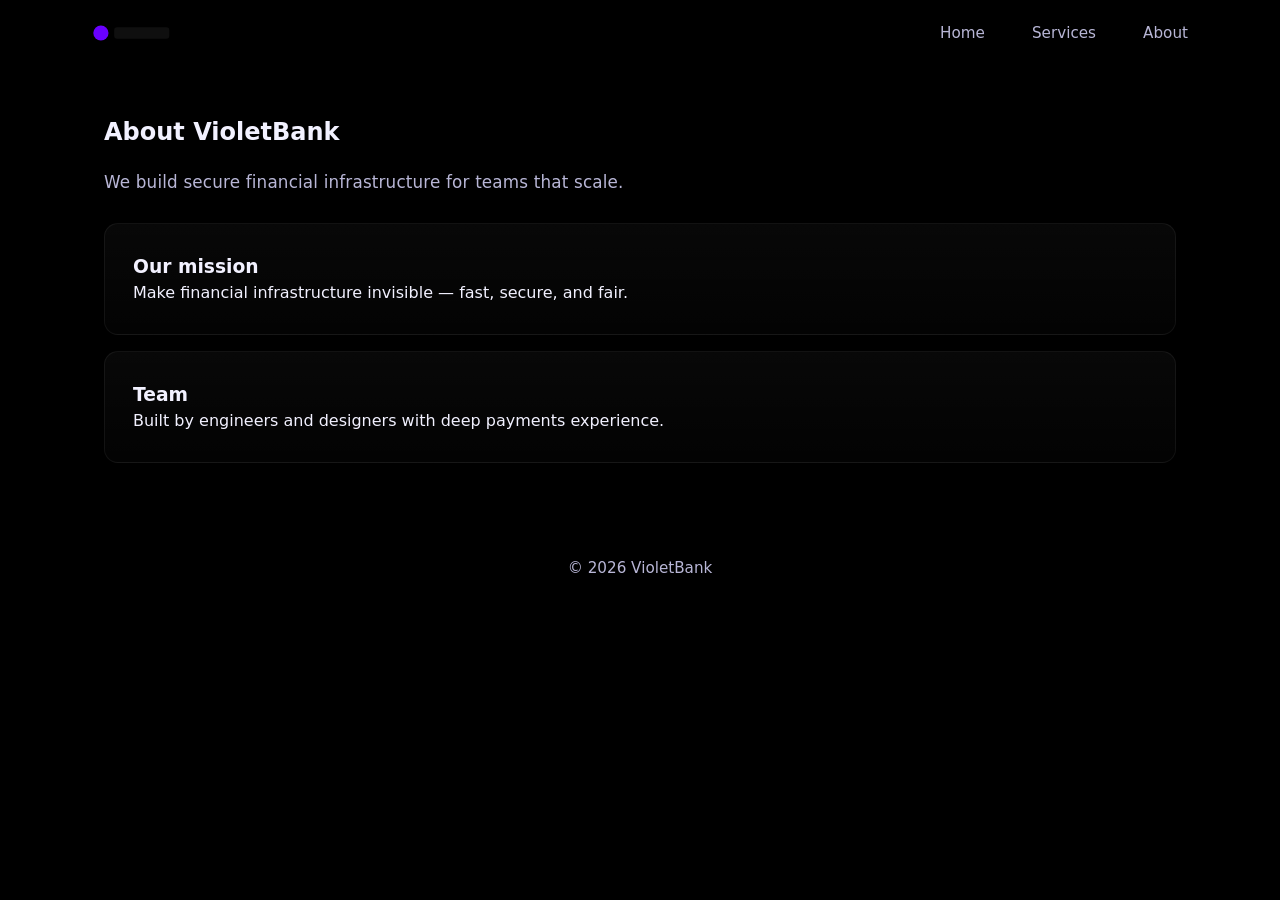
==== about.html @ 82e337f7 "Initial commit: fintech site with HTML, CSS, and JS Co-Authored-By: Claude Sonnet 4.6 <noreply@anthr" ====
<!doctype html>
<html lang="en">
<head>
  <meta charset="utf-8" />
  <meta name="viewport" content="width=device-width,initial-scale=1" />
  <title>VioletBank — About</title>
  <link rel="stylesheet" href="css/style.css">
</head>
<body>
  <header class="container header">
    <div class="logo nav-fade"><img src="assets/logo.svg" alt="logo" height="38"></div>
    <nav class="nav nav-fade">
      <a href="index.html">Home</a>
      <a href="services.html">Services</a>
      <a href="about.html">About</a>
    </nav>
  </header>

  <main class="container">
    <h2 class="fade-up">About VioletBank</h2>
    <p class="lead fade-up">We build secure financial infrastructure for teams that scale.</p>

    <section style="margin-top:28px">
      <div class="card fade-up">
        <h3>Our mission</h3>
        <p class="muted">Make financial infrastructure invisible — fast, secure, and fair.</p>
      </div>

      <div class="card fade-up" style="margin-top:16px">
        <h3>Team</h3>
        <p class="muted">Built by engineers and designers with deep payments experience.</p>
      </div>
    </section>
  </main>

  <footer class="container footer">
    © 2026 VioletBank
  </footer>
  <script src="js/main.js"></script>
</body>
</html>
---- css/style.css ----
:root{
  --bg:#000000;
  --surface:#0a0a0a;
  --text:#f2f1ff;
  --muted:#b8b6d6;
  --accent:#6A00FF;
  --accent-soft:rgba(106,0,255,0.14);
  --radius:14px;
  --gap:28px;
  --font-sans:"Inter", "Inter var", ui-sans-serif, system-ui, -apple-system, "Segoe UI", sans-serif;
  --fw-regular:400;
  --fw-medium:500;
  --fw-bold:700;
}
*{box-sizing:border-box}
html{scroll-behavior:smooth;font-size:16px;}
body{min-height:100%;margin:0;font-family:var(--font-sans);background:var(--bg);color:var(--text);-webkit-font-smoothing:antialiased;-moz-osx-font-smoothing:grayscale;line-height:1.55;}
img{max-width:100%;display:block}
.container{max-width:1120px;margin:0 auto;padding:48px 24px}
.header{display:flex;align-items:center;justify-content:space-between;padding:14px 0}
.logo{display:flex;align-items:center;gap:12px}
.nav a{color:var(--muted);text-decoration:none;margin-left:18px;padding:8px 12px;border-radius:12px;font-size:0.95rem;font-weight:var(--fw-medium);transition:color .24s ease, background .24s ease}
.nav a:hover{color:var(--text);background:rgba(106,0,255,0.08)}
.hero{display:grid;grid-template-columns:1fr 420px;gap:46px;align-items:center;padding:100px 0}
.hero h1{font-size:clamp(3rem,4vw,4.4rem);line-height:0.96;margin:0;font-weight:900;letter-spacing:-0.04em;color:var(--text);max-width:11ch}
.lead{color:var(--muted);margin-top:18px;font-size:1.05rem;max-width:620px;letter-spacing:0.01em;}
.cta{display:inline-block;margin-top:28px;padding:16px 24px;background:linear-gradient(90deg,var(--accent),#9a3bff);color:#fff;border-radius:999px;text-decoration:none;font-weight:var(--fw-bold);box-shadow:0 18px 40px rgba(106,0,255,0.18);transition:transform .22s ease, filter .22s ease}
.cta:hover{transform:translateY(-3px);filter:brightness(1.05)}
.card{background:linear-gradient(180deg, rgba(255,255,255,0.03), rgba(255,255,255,0.01));backdrop-filter:blur(18px);border:1px solid rgba(255,255,255,0.06);padding:28px;border-radius:var(--radius)}
.features{display:grid;grid-template-columns:repeat(3, minmax(0,1fr));gap:20px;margin-top:42px}
.feature h3{margin:0 0 10px 0;font-size:1.15rem;font-weight:var(--fw-bold);letter-spacing:-0.03em}
.feature p{margin:0;color:var(--muted);font-size:0.98rem;line-height:1.75}
.section-title{font-size:2rem;font-weight:900;margin:0 0 14px 0;letter-spacing:-0.04em}
.footer{padding:46px 0;color:var(--muted);text-align:center;font-size:0.95rem}
a{color:inherit}
h1,h2,h3,h4,h5,h6{margin:0;font-family:var(--font-sans);font-weight:900}
p{margin:0}
/* animations */
.fade-up{opacity:0;transform:translateY(18px);transition:opacity .72s ease, transform .72s ease}
.fade-up.show{opacity:1;transform:translateY(0)}
.nav-fade{opacity:0;transform:translateY(-10px);transition:opacity .52s ease, transform .52s ease}
.nav-fade.show{opacity:1;transform:translateY(0)}
/* responsive */
@media (max-width:900px){.hero{grid-template-columns:1fr;}.features{grid-template-columns:1fr}.container{padding:38px 20px}.hero{padding:72px 0}}
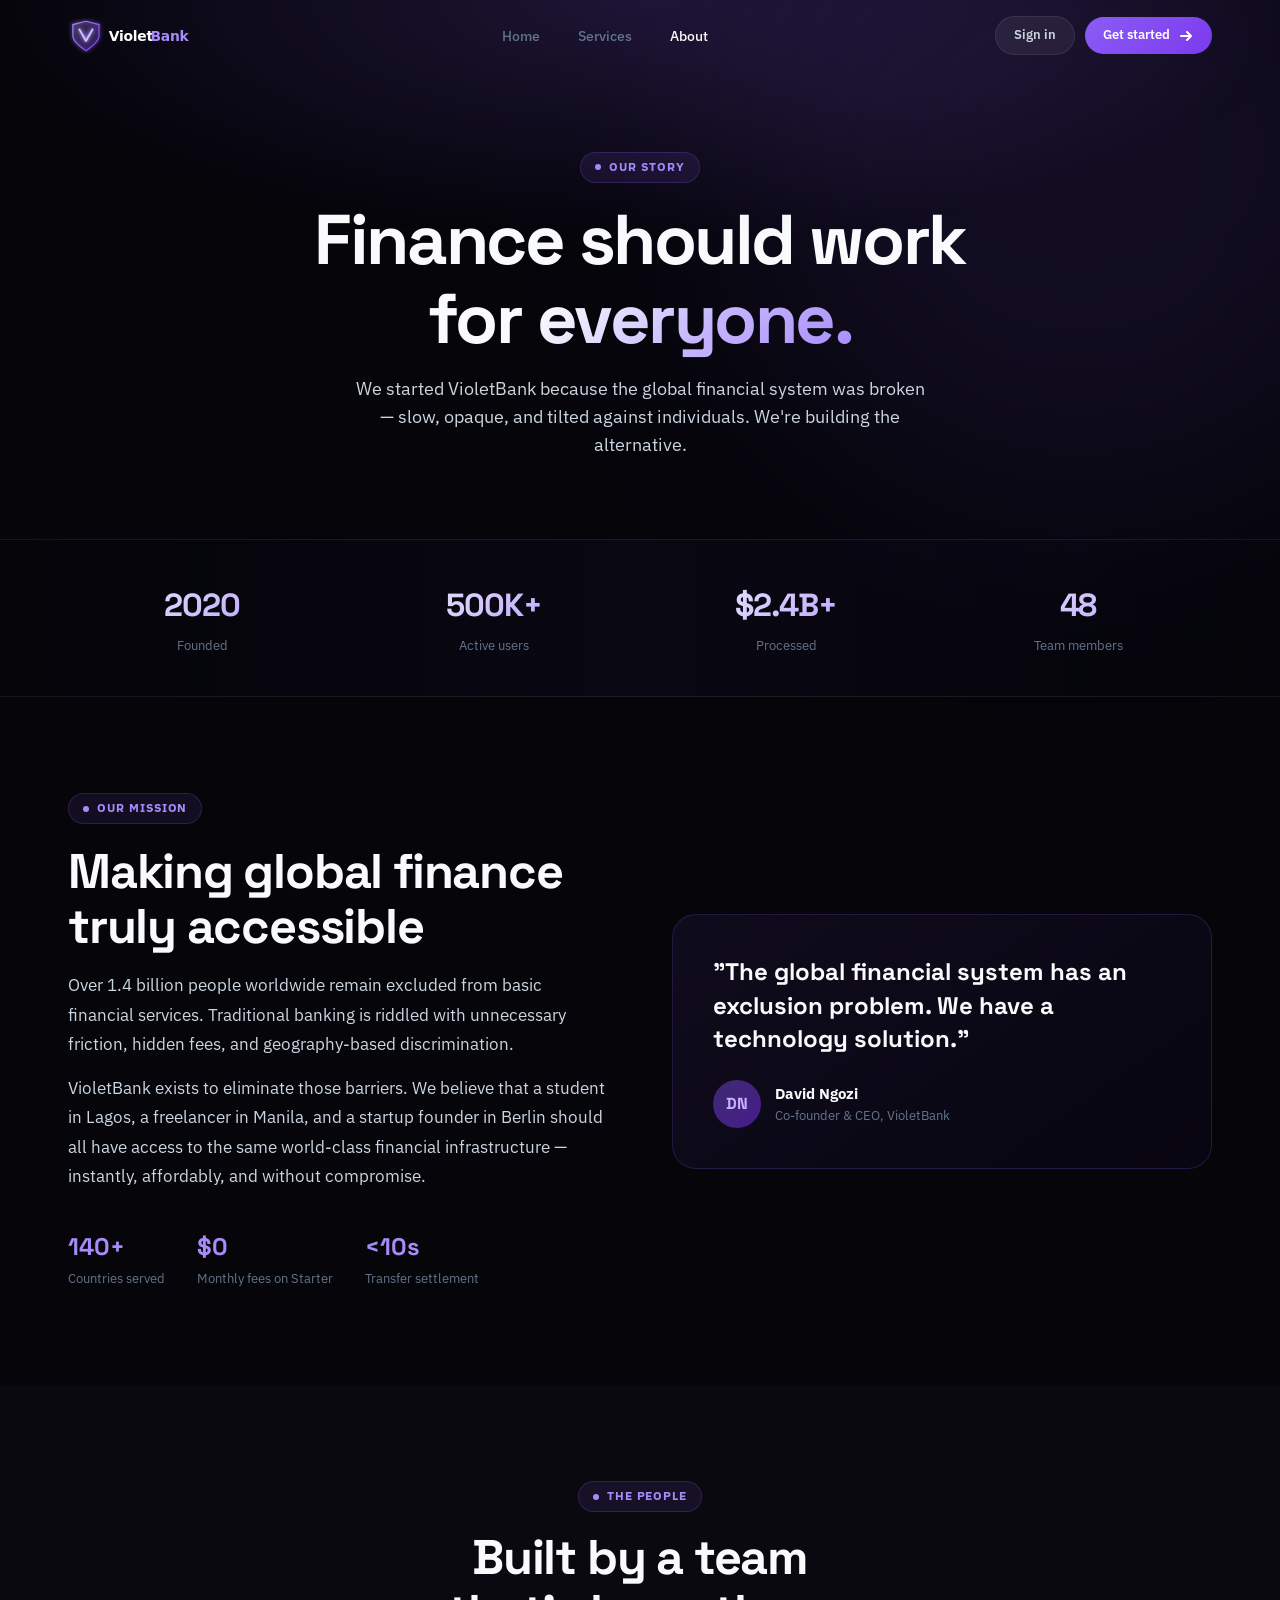
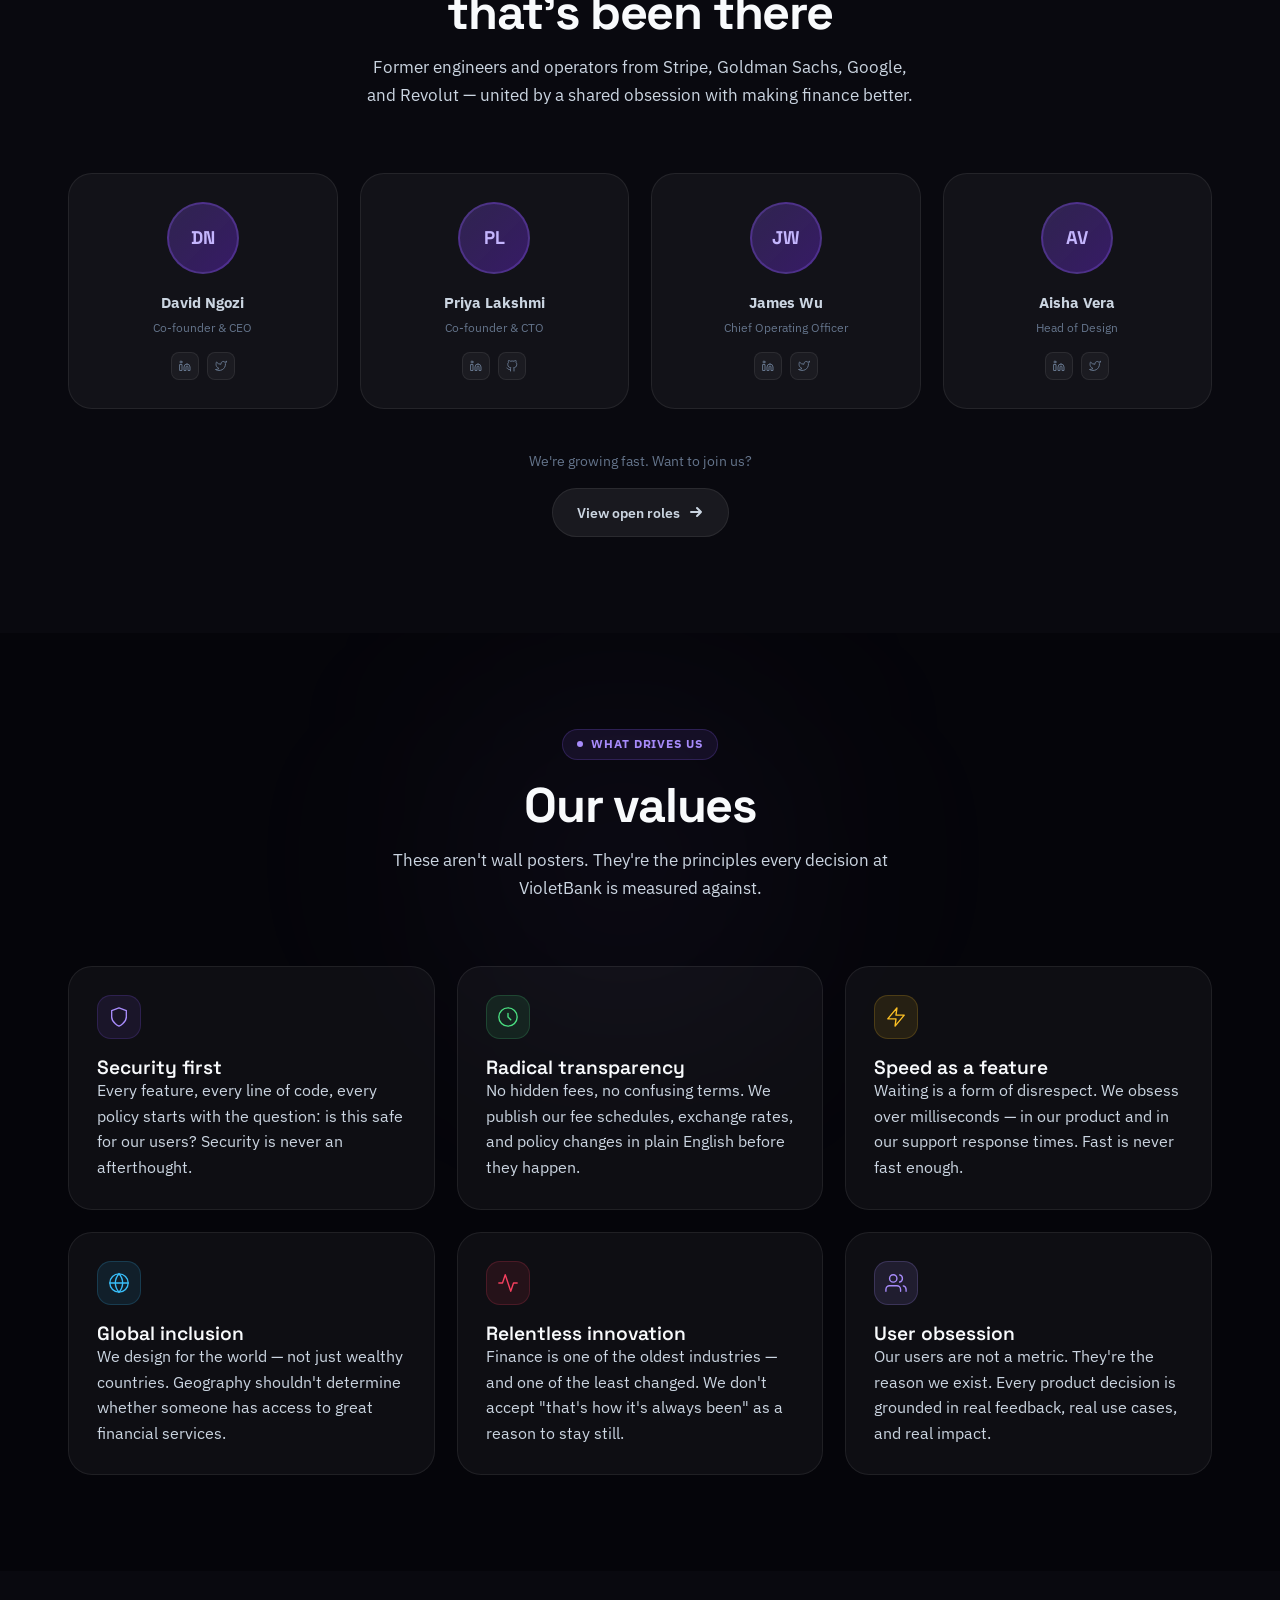
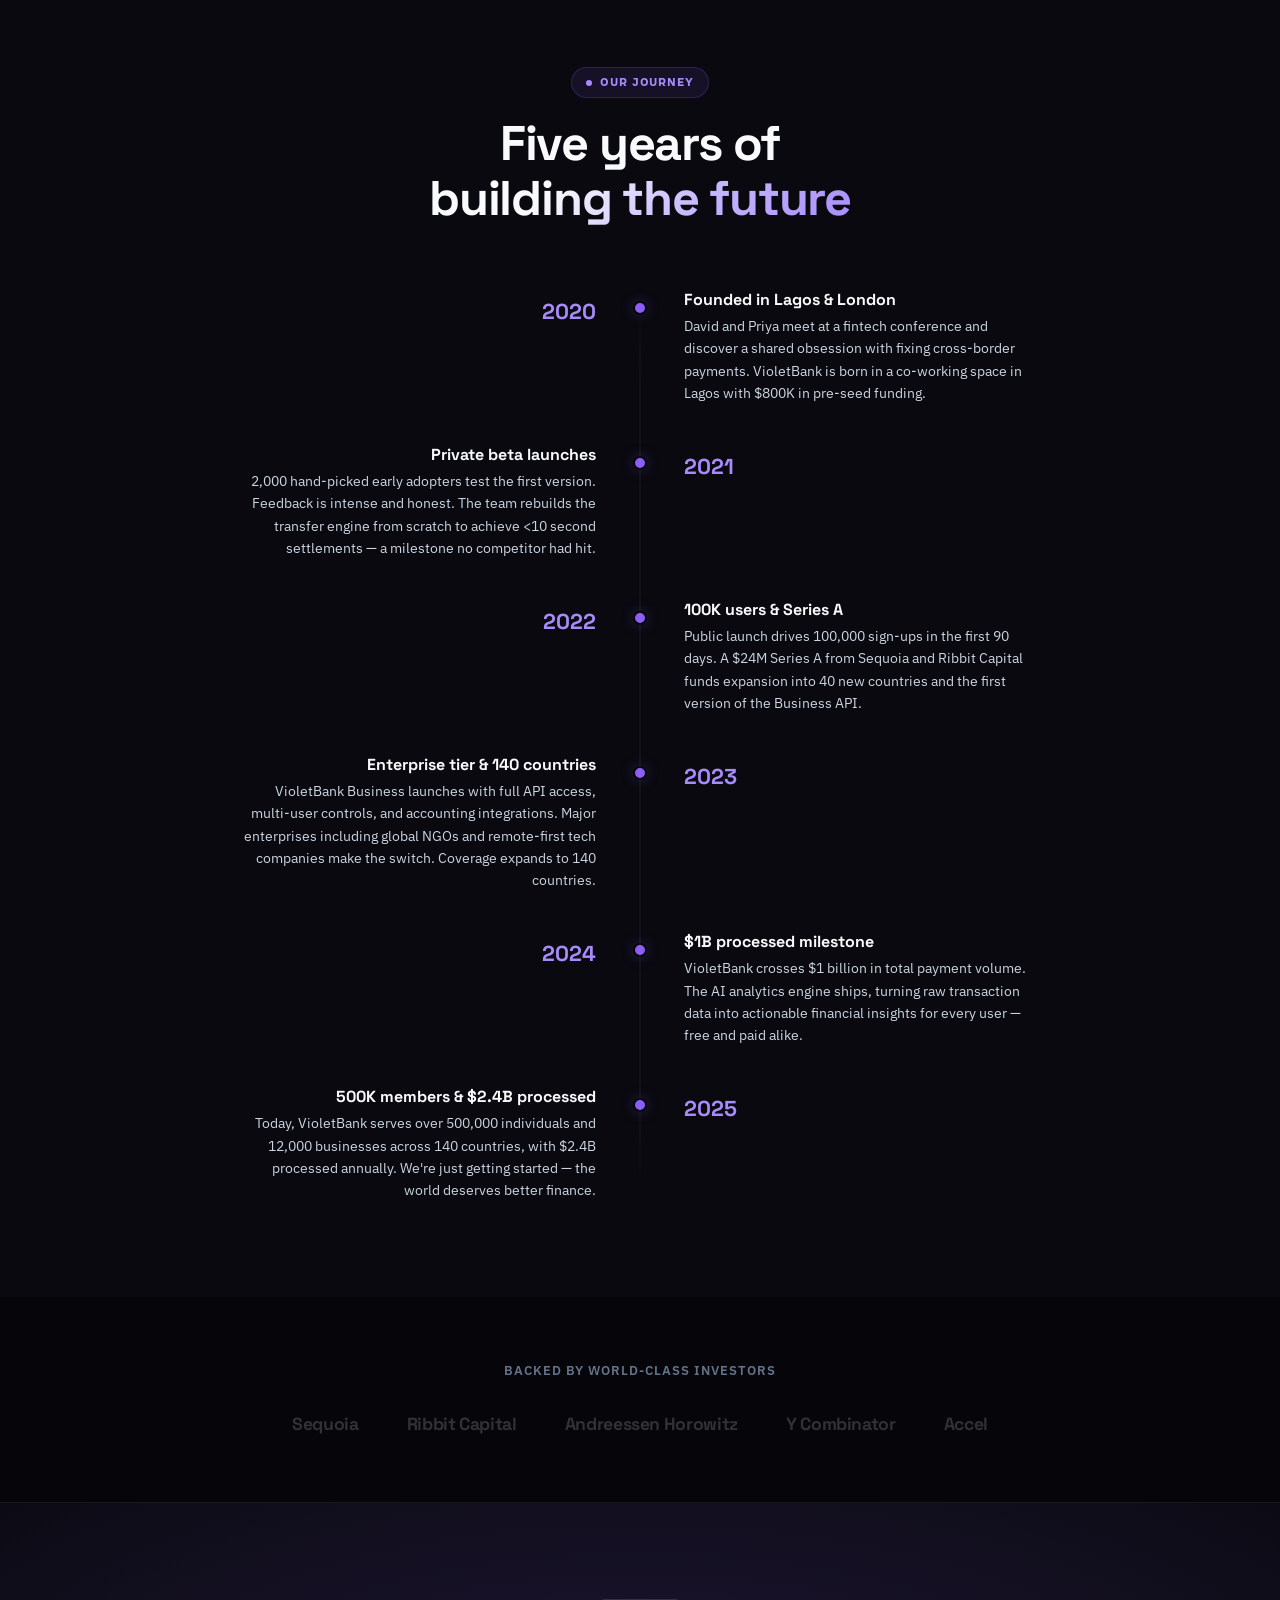
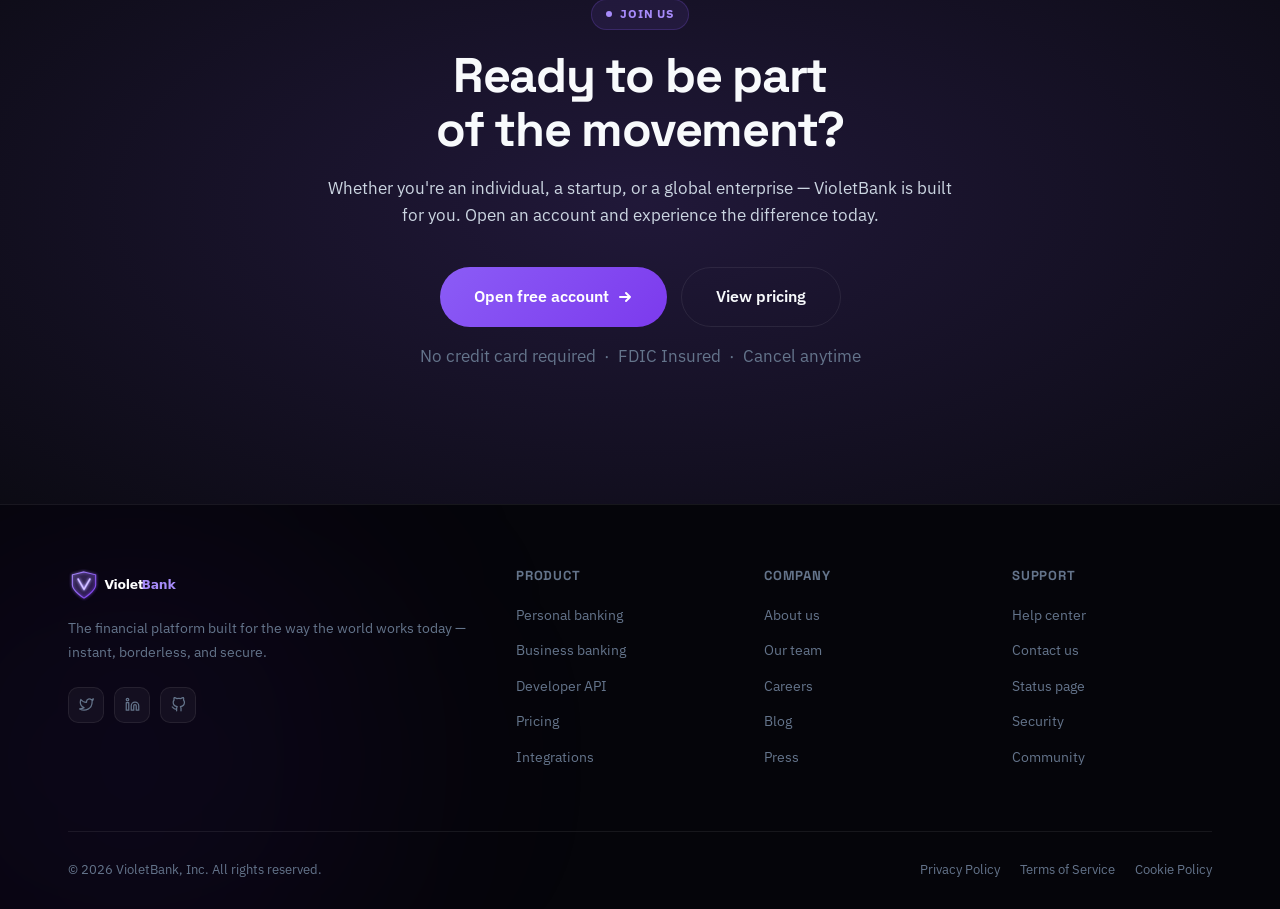
==== commit 244e40e3: "Complete redesign: 3-page fintech site with sign-in page - Full redesign of index.html, services.htm" ====
--- a/about.html
+++ b/about.html
@@ -2,40 +2,430 @@
 <html lang="en">
 <head>
   <meta charset="utf-8" />
-  <meta name="viewport" content="width=device-width,initial-scale=1" />
-  <title>VioletBank — About</title>
-  <link rel="stylesheet" href="css/style.css">
+  <meta name="viewport" content="width=device-width, initial-scale=1" />
+  <title>VioletBank — About Us</title>
+  <meta name="description" content="Learn the story behind VioletBank — our mission, team, and commitment to making global finance accessible to everyone." />
+  <link rel="preconnect" href="https://fonts.googleapis.com" />
+  <link rel="preconnect" href="https://fonts.gstatic.com" crossorigin />
+  <link rel="stylesheet" href="css/style.css" />
 </head>
 <body>
-  <header class="container header">
-    <div class="logo nav-fade"><img src="assets/logo.svg" alt="logo" height="38"></div>
-    <nav class="nav nav-fade">
-      <a href="index.html">Home</a>
-      <a href="services.html">Services</a>
-      <a href="about.html">About</a>
-    </nav>
-  </header>
-
-  <main class="container">
-    <h2 class="fade-up">About VioletBank</h2>
-    <p class="lead fade-up">We build secure financial infrastructure for teams that scale.</p>
-
-    <section style="margin-top:28px">
-      <div class="card fade-up">
-        <h3>Our mission</h3>
-        <p class="muted">Make financial infrastructure invisible — fast, secure, and fair.</p>
-      </div>
-
-      <div class="card fade-up" style="margin-top:16px">
-        <h3>Team</h3>
-        <p class="muted">Built by engineers and designers with deep payments experience.</p>
-      </div>
-    </section>
-  </main>
-
-  <footer class="container footer">
-    © 2026 VioletBank
-  </footer>
-  <script src="js/main.js"></script>
+
+<div class="blobs" aria-hidden="true">
+  <div class="blob blob-1"></div>
+  <div class="blob blob-2"></div>
+  <div class="blob blob-3"></div>
+</div>
+
+<!-- ─── Navigation ─── -->
+<nav class="nav scrolled" role="navigation" aria-label="Main navigation">
+  <div class="container nav-inner">
+    <a href="index.html" class="nav-logo" aria-label="VioletBank home">
+      <img src="assets/logo.svg" alt="VioletBank" height="36" style="display:block;">
+    </a>
+    <ul class="nav-links" role="list">
+      <li><a href="index.html">Home</a></li>
+      <li><a href="services.html">Services</a></li>
+      <li><a href="about.html" class="active">About</a></li>
+    </ul>
+    <div class="nav-actions">
+      <a href="signin.html" class="btn btn-ghost btn-sm">Sign in</a>
+      <a href="services.html" class="btn btn-primary btn-sm">Get started
+        <svg viewBox="0 0 16 16" fill="none" stroke="currentColor" stroke-width="2" stroke-linecap="round" stroke-linejoin="round"><path d="M3 8h10M9 4l4 4-4 4"/></svg>
+      </a>
+    </div>
+    <button class="hamburger" aria-label="Open menu"><span></span><span></span><span></span></button>
+  </div>
+</nav>
+<div class="mobile-nav" role="dialog" aria-label="Mobile navigation">
+  <a href="index.html">Home</a>
+  <a href="services.html">Services</a>
+  <a href="about.html">About</a>
+  <a href="services.html" class="btn btn-primary btn-lg" style="margin-top:12px;">Get started</a>
+</div>
+
+<!-- ═══════════════════════════════════════
+     PAGE HERO
+     ═══════════════════════════════════════ -->
+<section class="page-hero" aria-labelledby="about-heading">
+  <div class="page-hero-bg" aria-hidden="true"></div>
+  <div class="container">
+    <div class="section-label reveal" style="margin-inline:auto; display:inline-flex;">Our story</div>
+    <h1 id="about-heading" class="reveal d1">
+      Finance should work<br>
+      <span class="g-text">for everyone.</span>
+    </h1>
+    <p class="reveal d2">We started VioletBank because the global financial system was broken — slow, opaque, and tilted against individuals. We're building the alternative.</p>
+  </div>
+</section>
+
+<!-- ═══════════════════════════════════════
+     IMPACT NUMBERS
+     ═══════════════════════════════════════ -->
+<div class="stats-strip">
+  <div class="container">
+    <div class="impact-grid">
+      <div class="impact-item reveal d1">
+        <span class="impact-num" data-target="2020" data-suffix="">0</span>
+        <p class="impact-label">Founded</p>
+      </div>
+      <div class="impact-item reveal d2">
+        <span class="impact-num" data-target="500" data-suffix="K+">0</span>
+        <p class="impact-label">Active users</p>
+      </div>
+      <div class="impact-item reveal d3">
+        <span class="impact-num" data-target="2.4" data-suffix="B+" data-prefix="$" data-dec="1">$0</span>
+        <p class="impact-label">Processed</p>
+      </div>
+      <div class="impact-item reveal d4">
+        <span class="impact-num" data-target="48" data-suffix="">0</span>
+        <p class="impact-label">Team members</p>
+      </div>
+    </div>
+  </div>
+</div>
+
+<!-- ═══════════════════════════════════════
+     MISSION
+     ═══════════════════════════════════════ -->
+<section class="section" aria-labelledby="mission-heading">
+  <div class="container">
+    <div style="display:grid; grid-template-columns:1fr 1fr; gap:64px; align-items:center;">
+
+      <div class="reveal-left">
+        <div class="section-label" style="margin-bottom:20px;">Our mission</div>
+        <h2 id="mission-heading">Making global finance<br>truly accessible</h2>
+        <p style="margin-top:18px; font-size:1.05rem; line-height:1.76;">
+          Over 1.4 billion people worldwide remain excluded from basic financial services. Traditional banking is riddled with unnecessary friction, hidden fees, and geography-based discrimination.
+        </p>
+        <p style="margin-top:14px; font-size:1.05rem; line-height:1.76;">
+          VioletBank exists to eliminate those barriers. We believe that a student in Lagos, a freelancer in Manila, and a startup founder in Berlin should all have access to the same world-class financial infrastructure — instantly, affordably, and without compromise.
+        </p>
+        <div style="display:flex; gap:32px; margin-top:36px; flex-wrap:wrap;">
+          <div>
+            <div style="font-family:var(--font-d); font-size:1.5rem; font-weight:800; color:var(--purple-l);">140+</div>
+            <div style="font-size:0.82rem; color:var(--text-m); margin-top:2px;">Countries served</div>
+          </div>
+          <div>
+            <div style="font-family:var(--font-d); font-size:1.5rem; font-weight:800; color:var(--purple-l);">$0</div>
+            <div style="font-size:0.82rem; color:var(--text-m); margin-top:2px;">Monthly fees on Starter</div>
+          </div>
+          <div>
+            <div style="font-family:var(--font-d); font-size:1.5rem; font-weight:800; color:var(--purple-l);">&lt;10s</div>
+            <div style="font-size:0.82rem; color:var(--text-m); margin-top:2px;">Transfer settlement</div>
+          </div>
+        </div>
+      </div>
+
+      <div class="reveal-right">
+        <div class="card" style="padding:40px; background: linear-gradient(145deg, rgba(139,92,246,0.08), rgba(109,40,217,0.04)); border-color:rgba(139,92,246,0.2);">
+          <div style="font-family:var(--font-d); font-size:1.5rem; font-weight:700; line-height:1.4; margin-bottom:24px; color:var(--text);">
+            "The global financial system has an exclusion problem. We have a technology solution."
+          </div>
+          <div style="display:flex; align-items:center; gap:14px;">
+            <div style="width:48px; height:48px; border-radius:50%; background:linear-gradient(135deg,rgba(139,92,246,0.4),rgba(109,40,217,0.6)); display:flex; align-items:center; justify-content:center; font-family:var(--font-d); font-weight:800; font-size:1rem; color:var(--purple-xl);">DN</div>
+            <div>
+              <div style="font-weight:700; font-size:0.95rem;">David Ngozi</div>
+              <div style="font-size:0.8rem; color:var(--text-m);">Co-founder &amp; CEO, VioletBank</div>
+            </div>
+          </div>
+        </div>
+      </div>
+
+    </div>
+  </div>
+</section>
+
+<!-- ═══════════════════════════════════════
+     TEAM
+     ═══════════════════════════════════════ -->
+<section class="section how-bg" aria-labelledby="team-heading">
+  <div class="container">
+    <div class="section-header center">
+      <div class="section-label reveal" style="margin-inline:auto;">The people</div>
+      <h2 id="team-heading" class="reveal d1">Built by a team<br>that's been there</h2>
+      <p class="reveal d2">Former engineers and operators from Stripe, Goldman Sachs, Google, and Revolut — united by a shared obsession with making finance better.</p>
+    </div>
+
+    <div class="team-grid">
+
+      <div class="card team-card reveal d1">
+        <div class="team-av" aria-hidden="true">DN</div>
+        <p class="team-name">David Ngozi</p>
+        <p class="team-role">Co-founder &amp; CEO</p>
+        <div class="team-socials" aria-label="David Ngozi's social links">
+          <a href="#" class="team-soc" aria-label="LinkedIn"><svg viewBox="0 0 24 24" fill="none" stroke="currentColor" stroke-width="2" stroke-linecap="round" stroke-linejoin="round"><path d="M16 8a6 6 0 016 6v7h-4v-7a2 2 0 00-2-2 2 2 0 00-2 2v7h-4v-7a6 6 0 016-6z"/><rect x="2" y="9" width="4" height="12"/><circle cx="4" cy="4" r="2"/></svg></a>
+          <a href="#" class="team-soc" aria-label="Twitter"><svg viewBox="0 0 24 24" fill="none" stroke="currentColor" stroke-width="2" stroke-linecap="round" stroke-linejoin="round"><path d="M23 3a10.9 10.9 0 01-3.14 1.53 4.48 4.48 0 00-7.86 3v1A10.66 10.66 0 013 4s-4 9 5 13a11.64 11.64 0 01-7 2c9 5 20 0 20-11.5a4.5 4.5 0 00-.08-.83A7.72 7.72 0 0023 3z"/></svg></a>
+        </div>
+      </div>
+
+      <div class="card team-card reveal d2">
+        <div class="team-av" aria-hidden="true">PL</div>
+        <p class="team-name">Priya Lakshmi</p>
+        <p class="team-role">Co-founder &amp; CTO</p>
+        <div class="team-socials" aria-label="Priya Lakshmi's social links">
+          <a href="#" class="team-soc" aria-label="LinkedIn"><svg viewBox="0 0 24 24" fill="none" stroke="currentColor" stroke-width="2" stroke-linecap="round" stroke-linejoin="round"><path d="M16 8a6 6 0 016 6v7h-4v-7a2 2 0 00-2-2 2 2 0 00-2 2v7h-4v-7a6 6 0 016-6z"/><rect x="2" y="9" width="4" height="12"/><circle cx="4" cy="4" r="2"/></svg></a>
+          <a href="#" class="team-soc" aria-label="GitHub"><svg viewBox="0 0 24 24" fill="none" stroke="currentColor" stroke-width="2" stroke-linecap="round" stroke-linejoin="round"><path d="M9 19c-5 1.5-5-2.5-7-3m14 6v-3.87a3.37 3.37 0 00-.94-2.61c3.14-.35 6.44-1.54 6.44-7A5.44 5.44 0 0020 4.77 5.07 5.07 0 0019.91 1S18.73.65 16 2.48a13.38 13.38 0 00-7 0C6.27.65 5.09 1 5.09 1A5.07 5.07 0 005 4.77a5.44 5.44 0 00-1.5 3.78c0 5.42 3.3 6.61 6.44 7A3.37 3.37 0 009 18.13V22"/></svg></a>
+        </div>
+      </div>
+
+      <div class="card team-card reveal d3">
+        <div class="team-av" aria-hidden="true">JW</div>
+        <p class="team-name">James Wu</p>
+        <p class="team-role">Chief Operating Officer</p>
+        <div class="team-socials" aria-label="James Wu's social links">
+          <a href="#" class="team-soc" aria-label="LinkedIn"><svg viewBox="0 0 24 24" fill="none" stroke="currentColor" stroke-width="2" stroke-linecap="round" stroke-linejoin="round"><path d="M16 8a6 6 0 016 6v7h-4v-7a2 2 0 00-2-2 2 2 0 00-2 2v7h-4v-7a6 6 0 016-6z"/><rect x="2" y="9" width="4" height="12"/><circle cx="4" cy="4" r="2"/></svg></a>
+          <a href="#" class="team-soc" aria-label="Twitter"><svg viewBox="0 0 24 24" fill="none" stroke="currentColor" stroke-width="2" stroke-linecap="round" stroke-linejoin="round"><path d="M23 3a10.9 10.9 0 01-3.14 1.53 4.48 4.48 0 00-7.86 3v1A10.66 10.66 0 013 4s-4 9 5 13a11.64 11.64 0 01-7 2c9 5 20 0 20-11.5a4.5 4.5 0 00-.08-.83A7.72 7.72 0 0023 3z"/></svg></a>
+        </div>
+      </div>
+
+      <div class="card team-card reveal d4">
+        <div class="team-av" aria-hidden="true">AV</div>
+        <p class="team-name">Aisha Vera</p>
+        <p class="team-role">Head of Design</p>
+        <div class="team-socials" aria-label="Aisha Vera's social links">
+          <a href="#" class="team-soc" aria-label="LinkedIn"><svg viewBox="0 0 24 24" fill="none" stroke="currentColor" stroke-width="2" stroke-linecap="round" stroke-linejoin="round"><path d="M16 8a6 6 0 016 6v7h-4v-7a2 2 0 00-2-2 2 2 0 00-2 2v7h-4v-7a6 6 0 016-6z"/><rect x="2" y="9" width="4" height="12"/><circle cx="4" cy="4" r="2"/></svg></a>
+          <a href="#" class="team-soc" aria-label="Twitter"><svg viewBox="0 0 24 24" fill="none" stroke="currentColor" stroke-width="2" stroke-linecap="round" stroke-linejoin="round"><path d="M23 3a10.9 10.9 0 01-3.14 1.53 4.48 4.48 0 00-7.86 3v1A10.66 10.66 0 013 4s-4 9 5 13a11.64 11.64 0 01-7 2c9 5 20 0 20-11.5a4.5 4.5 0 00-.08-.83A7.72 7.72 0 0023 3z"/></svg></a>
+        </div>
+      </div>
+
+    </div>
+
+    <div style="text-align:center; margin-top:40px;" class="reveal">
+      <p style="color:var(--text-m); margin-bottom:16px; font-size:0.9rem;">We're growing fast. Want to join us?</p>
+      <a href="#" class="btn btn-ghost">View open roles
+        <svg viewBox="0 0 16 16" fill="none" stroke="currentColor" stroke-width="2" stroke-linecap="round" stroke-linejoin="round"><path d="M3 8h10M9 4l4 4-4 4"/></svg>
+      </a>
+    </div>
+  </div>
+</section>
+
+<!-- ═══════════════════════════════════════
+     VALUES
+     ═══════════════════════════════════════ -->
+<section class="section" aria-labelledby="values-heading">
+  <div class="container">
+    <div class="section-header center">
+      <div class="section-label reveal" style="margin-inline:auto;">What drives us</div>
+      <h2 id="values-heading" class="reveal d1">Our values</h2>
+      <p class="reveal d2">These aren't wall posters. They're the principles every decision at VioletBank is measured against.</p>
+    </div>
+
+    <div class="values-grid">
+
+      <div class="card val-card reveal d1">
+        <div class="val-icon" style="background:rgba(139,92,246,0.1); border:1px solid rgba(139,92,246,0.18);">
+          <svg viewBox="0 0 24 24" stroke="#A78BFA"><path d="M12 22s8-4 8-10V5l-8-3-8 3v7c0 6 8 10 8 10z" stroke-linecap="round" stroke-linejoin="round"/></svg>
+        </div>
+        <h3>Security first</h3>
+        <p>Every feature, every line of code, every policy starts with the question: is this safe for our users? Security is never an afterthought.</p>
+      </div>
+
+      <div class="card val-card reveal d2">
+        <div class="val-icon" style="background:rgba(74,222,128,0.1); border:1px solid rgba(74,222,128,0.18);">
+          <svg viewBox="0 0 24 24" stroke="#4ADE80"><circle cx="12" cy="12" r="10" stroke-linecap="round"/><path d="M12 8v4l3 3" stroke-linecap="round" stroke-linejoin="round"/></svg>
+        </div>
+        <h3>Radical transparency</h3>
+        <p>No hidden fees, no confusing terms. We publish our fee schedules, exchange rates, and policy changes in plain English before they happen.</p>
+      </div>
+
+      <div class="card val-card reveal d3">
+        <div class="val-icon" style="background:rgba(251,191,36,0.1); border:1px solid rgba(251,191,36,0.18);">
+          <svg viewBox="0 0 24 24" stroke="#FBBF24"><path d="M13 2L3 14h9l-1 8 10-12h-9z" stroke-linecap="round" stroke-linejoin="round"/></svg>
+        </div>
+        <h3>Speed as a feature</h3>
+        <p>Waiting is a form of disrespect. We obsess over milliseconds — in our product and in our support response times. Fast is never fast enough.</p>
+      </div>
+
+      <div class="card val-card reveal d1">
+        <div class="val-icon" style="background:rgba(56,189,248,0.1); border:1px solid rgba(56,189,248,0.18);">
+          <svg viewBox="0 0 24 24" stroke="#38BDF8"><circle cx="12" cy="12" r="10" stroke-linecap="round"/><line x1="2" y1="12" x2="22" y2="12" stroke-linecap="round"/><path d="M12 2a15.3 15.3 0 014 10 15.3 15.3 0 01-4 10 15.3 15.3 0 01-4-10 15.3 15.3 0 014-10z" stroke-linecap="round"/></svg>
+        </div>
+        <h3>Global inclusion</h3>
+        <p>We design for the world — not just wealthy countries. Geography shouldn't determine whether someone has access to great financial services.</p>
+      </div>
+
+      <div class="card val-card reveal d2">
+        <div class="val-icon" style="background:rgba(244,63,94,0.1); border:1px solid rgba(244,63,94,0.18);">
+          <svg viewBox="0 0 24 24" stroke="#F43F5E"><polyline points="22 12 18 12 15 21 9 3 6 12 2 12" stroke-linecap="round" stroke-linejoin="round"/></svg>
+        </div>
+        <h3>Relentless innovation</h3>
+        <p>Finance is one of the oldest industries — and one of the least changed. We don't accept "that's how it's always been" as a reason to stay still.</p>
+      </div>
+
+      <div class="card val-card reveal d3">
+        <div class="val-icon" style="background:rgba(167,139,250,0.12); border:1px solid rgba(167,139,250,0.2);">
+          <svg viewBox="0 0 24 24" stroke="#A78BFA"><path d="M17 21v-2a4 4 0 00-4-4H5a4 4 0 00-4 4v2" stroke-linecap="round"/><circle cx="9" cy="7" r="4" stroke-linecap="round"/><path d="M23 21v-2a4 4 0 00-3-3.87M16 3.13a4 4 0 010 7.75" stroke-linecap="round"/></svg>
+        </div>
+        <h3>User obsession</h3>
+        <p>Our users are not a metric. They're the reason we exist. Every product decision is grounded in real feedback, real use cases, and real impact.</p>
+      </div>
+
+    </div>
+  </div>
+</section>
+
+<!-- ═══════════════════════════════════════
+     TIMELINE
+     ═══════════════════════════════════════ -->
+<section class="section how-bg" aria-labelledby="tl-heading">
+  <div class="container">
+    <div class="section-header center">
+      <div class="section-label reveal" style="margin-inline:auto;">Our journey</div>
+      <h2 id="tl-heading" class="reveal d1">Five years of<br><span class="g-text">building the future</span></h2>
+    </div>
+
+    <div class="timeline reveal">
+
+      <div class="tl-item">
+        <div class="tl-year">2020</div>
+        <div class="tl-dot-col"><div class="tl-dot"></div></div>
+        <div class="tl-content">
+          <h4>Founded in Lagos &amp; London</h4>
+          <p>David and Priya meet at a fintech conference and discover a shared obsession with fixing cross-border payments. VioletBank is born in a co-working space in Lagos with $800K in pre-seed funding.</p>
+        </div>
+      </div>
+
+      <div class="tl-item">
+        <div class="tl-year">2021</div>
+        <div class="tl-dot-col"><div class="tl-dot"></div></div>
+        <div class="tl-content">
+          <h4>Private beta launches</h4>
+          <p>2,000 hand-picked early adopters test the first version. Feedback is intense and honest. The team rebuilds the transfer engine from scratch to achieve &lt;10 second settlements — a milestone no competitor had hit.</p>
+        </div>
+      </div>
+
+      <div class="tl-item">
+        <div class="tl-year">2022</div>
+        <div class="tl-dot-col"><div class="tl-dot"></div></div>
+        <div class="tl-content">
+          <h4>100K users &amp; Series A</h4>
+          <p>Public launch drives 100,000 sign-ups in the first 90 days. A $24M Series A from Sequoia and Ribbit Capital funds expansion into 40 new countries and the first version of the Business API.</p>
+        </div>
+      </div>
+
+      <div class="tl-item">
+        <div class="tl-year">2023</div>
+        <div class="tl-dot-col"><div class="tl-dot"></div></div>
+        <div class="tl-content">
+          <h4>Enterprise tier &amp; 140 countries</h4>
+          <p>VioletBank Business launches with full API access, multi-user controls, and accounting integrations. Major enterprises including global NGOs and remote-first tech companies make the switch. Coverage expands to 140 countries.</p>
+        </div>
+      </div>
+
+      <div class="tl-item">
+        <div class="tl-year">2024</div>
+        <div class="tl-dot-col"><div class="tl-dot"></div></div>
+        <div class="tl-content">
+          <h4>$1B processed milestone</h4>
+          <p>VioletBank crosses $1 billion in total payment volume. The AI analytics engine ships, turning raw transaction data into actionable financial insights for every user — free and paid alike.</p>
+        </div>
+      </div>
+
+      <div class="tl-item">
+        <div class="tl-year">2025</div>
+        <div class="tl-dot-col"><div class="tl-dot"></div></div>
+        <div class="tl-content">
+          <h4>500K members &amp; $2.4B processed</h4>
+          <p>Today, VioletBank serves over 500,000 individuals and 12,000 businesses across 140 countries, with $2.4B processed annually. We're just getting started — the world deserves better finance.</p>
+        </div>
+      </div>
+
+    </div>
+  </div>
+</section>
+
+<!-- ═══════════════════════════════════════
+     INVESTORS / BACKED BY
+     ═══════════════════════════════════════ -->
+<section class="section-sm" style="position:relative;z-index:1;border-bottom:1px solid var(--border);">
+  <div class="container">
+    <p class="trust-label" style="text-align:center; font-size:0.8rem; color:var(--text-m); letter-spacing:0.08em; text-transform:uppercase; font-weight:600; margin-bottom:28px;">Backed by world-class investors</p>
+    <div class="trust-logos reveal">
+      <span class="trust-logo" style="font-size:1.1rem;">Sequoia</span>
+      <span class="trust-logo" style="font-size:1.1rem;">Ribbit Capital</span>
+      <span class="trust-logo" style="font-size:1.1rem;">Andreessen Horowitz</span>
+      <span class="trust-logo" style="font-size:1.1rem;">Y Combinator</span>
+      <span class="trust-logo" style="font-size:1.1rem;">Accel</span>
+    </div>
+  </div>
+</section>
+
+<!-- ─── CTA ─── -->
+<section class="section cta-section">
+  <div class="cta-bg" aria-hidden="true"></div>
+  <div class="container">
+    <div class="cta-inner">
+      <div class="section-label reveal" style="margin-inline:auto;">Join us</div>
+      <h2 class="reveal d1">Ready to be part<br>of the movement?</h2>
+      <p class="reveal d2">Whether you're an individual, a startup, or a global enterprise — VioletBank is built for you. Open an account and experience the difference today.</p>
+      <div class="cta-actions reveal d3">
+        <a href="services.html" class="btn btn-primary btn-lg">
+          Open free account
+          <svg viewBox="0 0 16 16" fill="none" stroke="currentColor" stroke-width="2" stroke-linecap="round" stroke-linejoin="round"><path d="M3 8h10M9 4l4 4-4 4"/></svg>
+        </a>
+        <a href="services.html" class="btn btn-outline btn-lg">View pricing</a>
+      </div>
+      <p class="cta-note reveal d4">No credit card required &nbsp;·&nbsp; FDIC Insured &nbsp;·&nbsp; Cancel anytime</p>
+    </div>
+  </div>
+</section>
+
+<!-- ─── Footer ─── -->
+<footer class="footer" role="contentinfo">
+  <div class="container">
+    <div class="footer-grid">
+      <div class="footer-brand">
+        <div class="footer-logo-row"><img src="assets/logo.svg" alt="VioletBank" height="32"></div>
+        <p class="footer-desc">The financial platform built for the way the world works today — instant, borderless, and secure.</p>
+        <div class="footer-socials">
+          <a href="#" class="footer-soc" aria-label="Twitter"><svg viewBox="0 0 24 24" fill="none" stroke="currentColor" stroke-width="2" stroke-linecap="round" stroke-linejoin="round"><path d="M23 3a10.9 10.9 0 01-3.14 1.53 4.48 4.48 0 00-7.86 3v1A10.66 10.66 0 013 4s-4 9 5 13a11.64 11.64 0 01-7 2c9 5 20 0 20-11.5a4.5 4.5 0 00-.08-.83A7.72 7.72 0 0023 3z"/></svg></a>
+          <a href="#" class="footer-soc" aria-label="LinkedIn"><svg viewBox="0 0 24 24" fill="none" stroke="currentColor" stroke-width="2" stroke-linecap="round" stroke-linejoin="round"><path d="M16 8a6 6 0 016 6v7h-4v-7a2 2 0 00-2-2 2 2 0 00-2 2v7h-4v-7a6 6 0 016-6z"/><rect x="2" y="9" width="4" height="12"/><circle cx="4" cy="4" r="2"/></svg></a>
+          <a href="#" class="footer-soc" aria-label="GitHub"><svg viewBox="0 0 24 24" fill="none" stroke="currentColor" stroke-width="2" stroke-linecap="round" stroke-linejoin="round"><path d="M9 19c-5 1.5-5-2.5-7-3m14 6v-3.87a3.37 3.37 0 00-.94-2.61c3.14-.35 6.44-1.54 6.44-7A5.44 5.44 0 0020 4.77 5.07 5.07 0 0019.91 1S18.73.65 16 2.48a13.38 13.38 0 00-7 0C6.27.65 5.09 1 5.09 1A5.07 5.07 0 005 4.77a5.44 5.44 0 00-1.5 3.78c0 5.42 3.3 6.61 6.44 7A3.37 3.37 0 009 18.13V22"/></svg></a>
+        </div>
+      </div>
+      <div class="footer-col">
+        <h4>Product</h4>
+        <ul>
+          <li><a href="services.html">Personal banking</a></li>
+          <li><a href="services.html">Business banking</a></li>
+          <li><a href="services.html">Developer API</a></li>
+          <li><a href="services.html">Pricing</a></li>
+          <li><a href="services.html">Integrations</a></li>
+        </ul>
+      </div>
+      <div class="footer-col">
+        <h4>Company</h4>
+        <ul>
+          <li><a href="about.html">About us</a></li>
+          <li><a href="about.html">Our team</a></li>
+          <li><a href="about.html">Careers</a></li>
+          <li><a href="#">Blog</a></li>
+          <li><a href="#">Press</a></li>
+        </ul>
+      </div>
+      <div class="footer-col">
+        <h4>Support</h4>
+        <ul>
+          <li><a href="#">Help center</a></li>
+          <li><a href="#">Contact us</a></li>
+          <li><a href="#">Status page</a></li>
+          <li><a href="#">Security</a></li>
+          <li><a href="#">Community</a></li>
+        </ul>
+      </div>
+    </div>
+    <div class="footer-bottom">
+      <p class="footer-copy">&copy; 2026 VioletBank, Inc. All rights reserved.</p>
+      <div class="footer-legal">
+        <a href="#">Privacy Policy</a>
+        <a href="#">Terms of Service</a>
+        <a href="#">Cookie Policy</a>
+      </div>
+    </div>
+  </div>
+</footer>
+
+<script src="js/main.js"></script>
 </body>
 </html>
--- a/css/style.css
+++ b/css/style.css
@@ -1,44 +1,881 @@
-:root{
-  --bg:#000000;
-  --surface:#0a0a0a;
-  --text:#f2f1ff;
-  --muted:#b8b6d6;
-  --accent:#6A00FF;
-  --accent-soft:rgba(106,0,255,0.14);
-  --radius:14px;
-  --gap:28px;
-  --font-sans:"Inter", "Inter var", ui-sans-serif, system-ui, -apple-system, "Segoe UI", sans-serif;
-  --fw-regular:400;
-  --fw-medium:500;
-  --fw-bold:700;
-}
-*{box-sizing:border-box}
-html{scroll-behavior:smooth;font-size:16px;}
-body{min-height:100%;margin:0;font-family:var(--font-sans);background:var(--bg);color:var(--text);-webkit-font-smoothing:antialiased;-moz-osx-font-smoothing:grayscale;line-height:1.55;}
-img{max-width:100%;display:block}
-.container{max-width:1120px;margin:0 auto;padding:48px 24px}
-.header{display:flex;align-items:center;justify-content:space-between;padding:14px 0}
-.logo{display:flex;align-items:center;gap:12px}
-.nav a{color:var(--muted);text-decoration:none;margin-left:18px;padding:8px 12px;border-radius:12px;font-size:0.95rem;font-weight:var(--fw-medium);transition:color .24s ease, background .24s ease}
-.nav a:hover{color:var(--text);background:rgba(106,0,255,0.08)}
-.hero{display:grid;grid-template-columns:1fr 420px;gap:46px;align-items:center;padding:100px 0}
-.hero h1{font-size:clamp(3rem,4vw,4.4rem);line-height:0.96;margin:0;font-weight:900;letter-spacing:-0.04em;color:var(--text);max-width:11ch}
-.lead{color:var(--muted);margin-top:18px;font-size:1.05rem;max-width:620px;letter-spacing:0.01em;}
-.cta{display:inline-block;margin-top:28px;padding:16px 24px;background:linear-gradient(90deg,var(--accent),#9a3bff);color:#fff;border-radius:999px;text-decoration:none;font-weight:var(--fw-bold);box-shadow:0 18px 40px rgba(106,0,255,0.18);transition:transform .22s ease, filter .22s ease}
-.cta:hover{transform:translateY(-3px);filter:brightness(1.05)}
-.card{background:linear-gradient(180deg, rgba(255,255,255,0.03), rgba(255,255,255,0.01));backdrop-filter:blur(18px);border:1px solid rgba(255,255,255,0.06);padding:28px;border-radius:var(--radius)}
-.features{display:grid;grid-template-columns:repeat(3, minmax(0,1fr));gap:20px;margin-top:42px}
-.feature h3{margin:0 0 10px 0;font-size:1.15rem;font-weight:var(--fw-bold);letter-spacing:-0.03em}
-.feature p{margin:0;color:var(--muted);font-size:0.98rem;line-height:1.75}
-.section-title{font-size:2rem;font-weight:900;margin:0 0 14px 0;letter-spacing:-0.04em}
-.footer{padding:46px 0;color:var(--muted);text-align:center;font-size:0.95rem}
-a{color:inherit}
-h1,h2,h3,h4,h5,h6{margin:0;font-family:var(--font-sans);font-weight:900}
-p{margin:0}
-/* animations */
-.fade-up{opacity:0;transform:translateY(18px);transition:opacity .72s ease, transform .72s ease}
-.fade-up.show{opacity:1;transform:translateY(0)}
-.nav-fade{opacity:0;transform:translateY(-10px);transition:opacity .52s ease, transform .52s ease}
-.nav-fade.show{opacity:1;transform:translateY(0)}
-/* responsive */
-@media (max-width:900px){.hero{grid-template-columns:1fr;}.features{grid-template-columns:1fr}.container{padding:38px 20px}.hero{padding:72px 0}}+/* =====================================================
+   VIOLETBANK — Design System
+   Black & Purple | Modern Fintech | 3-Page Site
+   ===================================================== */
+
+@import url('https://fonts.googleapis.com/css2?family=IBM+Plex+Sans:ital,wght@0,300;0,400;0,500;0,600;0,700;1,400&family=Space+Grotesk:wght@400;500;600;700;800&display=swap');
+
+/* ─── Tokens ─── */
+:root {
+  --bg:           #05050a;
+  --bg-2:         #09090f;
+  --surface:      rgba(255,255,255,0.038);
+  --surface-2:    rgba(255,255,255,0.068);
+  --surface-h:    rgba(255,255,255,0.095);
+  --purple:       #8B5CF6;
+  --purple-d:     #7C3AED;
+  --purple-l:     #A78BFA;
+  --purple-xl:    #C4B5FD;
+  --glow:         rgba(139,92,246,0.28);
+  --glow-sm:      rgba(139,92,246,0.14);
+  --text:         #F8FAFC;
+  --text-2:       #CBD5E1;
+  --text-m:       #64748B;
+  --border:       rgba(255,255,255,0.075);
+  --border-p:     rgba(139,92,246,0.35);
+  --r-sm:         8px;
+  --r:            16px;
+  --r-lg:         24px;
+  --r-xl:         32px;
+  --ease:         cubic-bezier(0.16, 1, 0.3, 1);
+  --ease-spring:  cubic-bezier(0.34, 1.56, 0.64, 1);
+  --font-d:       'Space Grotesk', system-ui, sans-serif;
+  --font-b:       'IBM Plex Sans', system-ui, sans-serif;
+  --nav-h:        72px;
+}
+
+/* ─── Reset ─── */
+*, *::before, *::after { box-sizing: border-box; margin: 0; padding: 0; }
+html { scroll-behavior: smooth; -webkit-font-smoothing: antialiased; -moz-osx-font-smoothing: grayscale; }
+body {
+  background: var(--bg);
+  color: var(--text);
+  font-family: var(--font-b);
+  font-size: 1rem;
+  line-height: 1.6;
+  overflow-x: hidden;
+  animation: pageIn 500ms var(--ease) both;
+}
+@keyframes pageIn { from { opacity: 0; transform: translateY(10px); } to { opacity: 1; transform: none; } }
+img { display: block; max-width: 100%; }
+a { color: inherit; text-decoration: none; }
+ul { list-style: none; }
+h1, h2, h3, h4 { font-family: var(--font-d); line-height: 1.12; }
+h1 { font-size: clamp(2.6rem, 5.5vw, 5rem); font-weight: 800; letter-spacing: -0.035em; }
+h2 { font-size: clamp(1.9rem, 3.8vw, 3.2rem); font-weight: 700; letter-spacing: -0.025em; }
+h3 { font-size: 1.2rem; font-weight: 600; }
+p { color: var(--text-2); }
+
+/* ─── Layout ─── */
+.container { max-width: 1200px; margin-inline: auto; padding-inline: 28px; }
+.section { padding-block: 96px; position: relative; z-index: 1; }
+.section-sm { padding-block: 64px; position: relative; z-index: 1; }
+.text-center { text-align: center; }
+.section-label {
+  display: inline-flex; align-items: center; gap: 8px;
+  padding: 5px 14px; border-radius: 999px;
+  background: rgba(139,92,246,0.1);
+  border: 1px solid rgba(139,92,246,0.22);
+  font-size: 0.74rem; font-weight: 700; letter-spacing: 0.08em; text-transform: uppercase;
+  color: var(--purple-l); margin-bottom: 18px;
+}
+.section-label::before { content: ''; width: 6px; height: 6px; border-radius: 50%; background: var(--purple-l); }
+.section-header { margin-bottom: 64px; }
+.section-header p { max-width: 560px; font-size: 1.08rem; margin-top: 14px; }
+.section-header.center { text-align: center; }
+.section-header.center p { margin-inline: auto; }
+
+/* ─── Ambient Background Blobs ─── */
+.blobs { position: fixed; inset: 0; pointer-events: none; z-index: 0; overflow: hidden; }
+.blob {
+  position: absolute; border-radius: 50%;
+  filter: blur(120px); opacity: 0;
+  animation: blobDrift 20s ease-in-out infinite, blobFadeIn 1.5s var(--ease) forwards;
+}
+.blob-1 { width: 700px; height: 700px; background: rgba(139,92,246,0.1); top: -200px; right: -150px; animation-delay: 0s, 0.3s; }
+.blob-2 { width: 500px; height: 500px; background: rgba(109,40,217,0.07); bottom: -100px; left: -120px; animation-delay: -7s, 0.6s; }
+.blob-3 { width: 350px; height: 350px; background: rgba(167,139,250,0.05); top: 40%; left: 35%; animation-delay: -14s, 0.9s; }
+@keyframes blobDrift {
+  0%, 100% { transform: translate(0, 0) scale(1); }
+  25%  { transform: translate(30px, -50px) scale(1.06); }
+  50%  { transform: translate(-20px, 30px) scale(0.95); }
+  75%  { transform: translate(40px, 20px) scale(1.03); }
+}
+@keyframes blobFadeIn { to { opacity: 1; } }
+
+/* ─── Navigation ─── */
+.nav {
+  position: fixed; top: 0; left: 0; right: 0; z-index: 200;
+  height: var(--nav-h);
+  display: flex; align-items: center;
+  transition: background 350ms var(--ease), border-color 350ms;
+  border-bottom: 1px solid transparent;
+}
+.nav.scrolled {
+  background: rgba(5,5,10,0.82);
+  backdrop-filter: blur(24px) saturate(180%);
+  -webkit-backdrop-filter: blur(24px) saturate(180%);
+  border-color: var(--border);
+}
+.nav-inner {
+  display: flex; align-items: center; justify-content: space-between; width: 100%;
+}
+.nav-logo {
+  display: flex; align-items: center;
+  font-family: var(--font-d); font-size: 1.35rem; font-weight: 800;
+  letter-spacing: -0.03em;
+  background: linear-gradient(135deg, var(--text) 45%, var(--purple-l));
+  -webkit-background-clip: text; background-clip: text; -webkit-text-fill-color: transparent;
+}
+.nav-links { display: flex; align-items: center; gap: 6px; }
+.nav-links a {
+  padding: 8px 16px; border-radius: 999px;
+  font-size: 0.88rem; font-weight: 500; color: var(--text-m);
+  transition: color 200ms, background 200ms;
+  cursor: pointer;
+}
+.nav-links a:hover { color: var(--text-2); background: var(--surface); }
+.nav-links a.active { color: var(--text); }
+.nav-actions { display: flex; align-items: center; gap: 10px; }
+
+/* ─── Hamburger ─── */
+.hamburger {
+  display: none; flex-direction: column; gap: 5px; cursor: pointer;
+  padding: 6px; background: var(--surface); border: 1px solid var(--border);
+  border-radius: 10px;
+}
+.hamburger span { display: block; width: 22px; height: 2px; background: var(--text); border-radius: 2px; transition: all 300ms var(--ease); }
+.hamburger.open span:nth-child(1) { transform: translateY(7px) rotate(45deg); }
+.hamburger.open span:nth-child(2) { opacity: 0; transform: scaleX(0); }
+.hamburger.open span:nth-child(3) { transform: translateY(-7px) rotate(-45deg); }
+
+/* Mobile Nav Overlay */
+.mobile-nav {
+  display: none; position: fixed; inset: 0; z-index: 190;
+  background: rgba(5,5,10,0.97); backdrop-filter: blur(24px);
+  -webkit-backdrop-filter: blur(24px);
+  flex-direction: column; align-items: center; justify-content: center; gap: 28px;
+  opacity: 0; pointer-events: none; transition: opacity 320ms var(--ease);
+}
+.mobile-nav.open { opacity: 1; pointer-events: all; }
+.mobile-nav a {
+  font-family: var(--font-d); font-size: 2rem; font-weight: 700;
+  color: var(--text-m); transition: color 200ms;
+}
+.mobile-nav a:hover { color: var(--text); }
+
+/* ─── Buttons ─── */
+.btn {
+  display: inline-flex; align-items: center; justify-content: center; gap: 8px;
+  padding: 12px 24px; border-radius: 999px;
+  font-family: var(--font-b); font-size: 0.9rem; font-weight: 600;
+  border: none; outline: none; cursor: pointer; white-space: nowrap;
+  transition: all 240ms var(--ease);
+}
+.btn-primary {
+  background: linear-gradient(135deg, var(--purple) 0%, var(--purple-d) 100%);
+  color: #fff;
+  box-shadow: 0 0 0 0 var(--glow);
+}
+.btn-primary:hover { transform: translateY(-2px); box-shadow: 0 10px 36px var(--glow); }
+.btn-primary:active { transform: scale(0.96); transition-duration: 100ms; }
+.btn-ghost {
+  background: var(--surface-2); color: var(--text-2);
+  border: 1px solid var(--border);
+}
+.btn-ghost:hover { background: var(--surface-h); border-color: var(--border-p); color: var(--text); }
+.btn-outline {
+  background: transparent; color: var(--text);
+  border: 1px solid var(--border);
+}
+.btn-outline:hover { border-color: var(--purple); color: var(--purple-l); }
+.btn-lg { padding: 16px 34px; font-size: 1rem; }
+.btn-sm { padding: 8px 18px; font-size: 0.8rem; }
+.btn svg { width: 16px; height: 16px; flex-shrink: 0; }
+
+/* ─── Cards ─── */
+.card {
+  background: var(--surface);
+  border: 1px solid var(--border);
+  border-radius: var(--r-lg);
+  padding: 32px;
+  transition: all 320ms var(--ease);
+  position: relative; overflow: hidden;
+}
+.card::before {
+  content: ''; position: absolute;
+  inset: 0; opacity: 0;
+  background: radial-gradient(circle at 25% 0%, rgba(139,92,246,0.12), transparent 55%);
+  transition: opacity 400ms var(--ease);
+  pointer-events: none;
+}
+.card:hover { background: var(--surface-2); border-color: rgba(139,92,246,0.22); transform: translateY(-5px); box-shadow: 0 28px 56px rgba(0,0,0,0.4), 0 0 0 1px rgba(139,92,246,0.08); }
+.card:hover::before { opacity: 1; }
+
+/* ─── Gradient text ─── */
+.g-text {
+  background: linear-gradient(135deg, var(--text) 30%, var(--purple-xl) 65%, var(--purple-l) 100%);
+  -webkit-background-clip: text; background-clip: text; -webkit-text-fill-color: transparent;
+}
+.g-text-p {
+  background: linear-gradient(135deg, var(--purple-l), var(--purple-xl), var(--purple));
+  -webkit-background-clip: text; background-clip: text; -webkit-text-fill-color: transparent;
+}
+
+/* ─── Scroll Reveal ─── */
+.reveal {
+  opacity: 0; transform: translateY(36px);
+  transition: opacity 750ms var(--ease), transform 750ms var(--ease);
+}
+.reveal.vis { opacity: 1; transform: none; }
+.reveal-scale {
+  opacity: 0; transform: scale(0.9);
+  transition: opacity 700ms var(--ease), transform 700ms var(--ease-spring);
+}
+.reveal-scale.vis { opacity: 1; transform: scale(1); }
+.reveal-left {
+  opacity: 0; transform: translateX(-40px);
+  transition: opacity 750ms var(--ease), transform 750ms var(--ease);
+}
+.reveal-left.vis { opacity: 1; transform: none; }
+.reveal-right {
+  opacity: 0; transform: translateX(40px);
+  transition: opacity 750ms var(--ease), transform 750ms var(--ease);
+}
+.reveal-right.vis { opacity: 1; transform: none; }
+.d1 { transition-delay: 80ms; }
+.d2 { transition-delay: 160ms; }
+.d3 { transition-delay: 240ms; }
+.d4 { transition-delay: 320ms; }
+.d5 { transition-delay: 400ms; }
+.d6 { transition-delay: 480ms; }
+
+/* ====================================================
+   HOME — HERO
+   ==================================================== */
+.hero {
+  position: relative; z-index: 1;
+  padding-top: calc(var(--nav-h) + 80px);
+  padding-bottom: 96px;
+  min-height: 100vh;
+  display: flex; align-items: center;
+}
+.hero-bg {
+  position: absolute; inset: 0; pointer-events: none;
+  background:
+    radial-gradient(ellipse 90% 70% at 75% 5%, rgba(139,92,246,0.22), transparent 60%),
+    radial-gradient(ellipse 55% 45% at 10% 85%, rgba(109,40,217,0.13), transparent 60%),
+    radial-gradient(ellipse 40% 30% at 50% 50%, rgba(139,92,246,0.04), transparent);
+}
+.hero-grid {
+  display: grid; grid-template-columns: 1fr 1fr;
+  gap: 72px; align-items: center;
+}
+.hero-eyebrow { margin-bottom: 22px; }
+.hero h1 { margin-bottom: 22px; }
+.hero-desc { font-size: 1.12rem; line-height: 1.72; margin-bottom: 40px; max-width: 500px; }
+.hero-actions { display: flex; gap: 14px; flex-wrap: wrap; margin-bottom: 52px; }
+.hero-trust { display: flex; align-items: center; gap: 16px; flex-wrap: wrap; }
+.hero-avatars { display: flex; flex-shrink: 0; }
+.hero-av {
+  width: 34px; height: 34px; border-radius: 50%;
+  border: 2px solid var(--bg);
+  background: linear-gradient(135deg, rgba(139,92,246,0.4), rgba(109,40,217,0.6));
+  margin-left: -10px; overflow: hidden;
+  display: flex; align-items: center; justify-content: center;
+  font-size: 0.65rem; font-weight: 700; color: #fff;
+}
+.hero-av:first-child { margin-left: 0; }
+.hero-trust-label {
+  font-size: 0.82rem; color: var(--text-m);
+}
+.hero-trust-label strong { color: var(--text-2); font-weight: 600; }
+.hero-badges { display: flex; gap: 10px; flex-wrap: wrap; margin-top: 14px; }
+.hero-badge {
+  display: inline-flex; align-items: center; gap: 6px;
+  padding: 4px 12px; border-radius: 999px;
+  background: var(--surface); border: 1px solid var(--border);
+  font-size: 0.74rem; font-weight: 600; color: var(--text-m);
+}
+.hero-badge svg { width: 12px; height: 12px; stroke: var(--purple-l); }
+
+/* ====================================================
+   IPHONE MOCKUP
+   ==================================================== */
+.iphone-wrapper {
+  position: relative;
+  display: flex; justify-content: center; align-items: center;
+  padding: 40px 0;
+}
+.iphone-glow {
+  position: absolute;
+  width: 380px; height: 380px;
+  background: radial-gradient(circle, rgba(139,92,246,0.35) 0%, transparent 70%);
+  border-radius: 50%; filter: blur(60px);
+  animation: glowPulse 4s ease-in-out infinite;
+  pointer-events: none;
+}
+@keyframes glowPulse {
+  0%, 100% { opacity: 0.6; transform: scale(1); }
+  50%       { opacity: 1;   transform: scale(1.12); }
+}
+.iphone-outer-glow {
+  position: absolute;
+  width: 320px; height: 600px;
+  background: transparent;
+  border-radius: 54px;
+  box-shadow: 0 0 80px 10px rgba(139,92,246,0.18);
+  pointer-events: none;
+}
+
+.iphone {
+  position: relative; z-index: 1;
+  width: 296px; height: 626px;
+  background: linear-gradient(170deg, #2d2d30 0%, #1c1c1e 35%, #252528 70%, #1a1a1c 100%);
+  border-radius: 54px;
+  padding: 14px;
+  box-shadow:
+    inset 0 0 0 1px rgba(255,255,255,0.18),
+    inset 0 3px 6px rgba(255,255,255,0.06),
+    0 0 0 1px rgba(0,0,0,0.5),
+    0 50px 100px rgba(0,0,0,0.75),
+    0 80px 120px rgba(0,0,0,0.45);
+  animation: phoneFloat 7s ease-in-out infinite;
+  transform: rotate(-2deg);
+}
+@keyframes phoneFloat {
+  0%, 100% { transform: rotate(-2deg) translateY(0); }
+  50%       { transform: rotate(-2deg) translateY(-18px); }
+}
+
+/* Physical buttons */
+.iphone-btn {
+  position: absolute; background: #2a2a2c;
+  box-shadow: inset 0 0 0 1px rgba(255,255,255,0.07);
+}
+.iphone-power { width: 4px; height: 62px; right: -4px; top: 150px; border-radius: 0 3px 3px 0; }
+.iphone-vol-u { width: 4px; height: 38px; left: -4px; top: 120px; border-radius: 3px 0 0 3px; }
+.iphone-vol-d { width: 4px; height: 38px; left: -4px; top: 172px; border-radius: 3px 0 0 3px; }
+.iphone-mute  { width: 4px; height: 22px; left: -4px; top: 84px;  border-radius: 3px 0 0 3px; }
+
+/* Screen */
+.iphone-screen {
+  background: #06060b;
+  border-radius: 44px;
+  height: 100%;
+  overflow: hidden;
+  position: relative;
+  display: flex; flex-direction: column;
+}
+/* Dynamic Island */
+.di {
+  position: absolute; top: 14px; left: 50%;
+  transform: translateX(-50%);
+  width: 118px; height: 34px;
+  background: #000; border-radius: 22px;
+  z-index: 20;
+}
+
+/* ─── App UI ─── */
+.app { flex: 1; display: flex; flex-direction: column; position: relative; overflow: hidden; }
+
+/* App Header */
+.app-hdr {
+  padding: 58px 20px 16px;
+  background: linear-gradient(175deg, rgba(139,92,246,0.5) 0%, rgba(109,40,217,0.25) 50%, transparent 100%);
+  position: relative;
+}
+.app-hdr-row { display: flex; align-items: flex-start; justify-content: space-between; }
+.app-greeting { font-size: 0.65rem; color: rgba(255,255,255,0.55); font-weight: 500; font-family: var(--font-b); }
+.app-user-name { font-size: 0.9rem; font-weight: 700; color: #fff; font-family: var(--font-d); margin-top: 2px; }
+.app-bell {
+  width: 34px; height: 34px; border-radius: 50%;
+  background: rgba(255,255,255,0.1);
+  display: flex; align-items: center; justify-content: center;
+  position: relative;
+}
+.app-bell svg { width: 16px; height: 16px; stroke: rgba(255,255,255,0.8); }
+.app-bell-dot {
+  position: absolute; top: 5px; right: 5px;
+  width: 8px; height: 8px; border-radius: 50%;
+  background: #8B5CF6; border: 1.5px solid #06060b;
+}
+
+/* Balance Card */
+.app-card {
+  margin: 10px 14px;
+  padding: 18px;
+  background: linear-gradient(140deg, #7C3AED 0%, #5B21B6 55%, #4C1D95 100%);
+  border-radius: 22px;
+  position: relative; overflow: hidden;
+}
+.app-card::before {
+  content: ''; position: absolute; top: 0; left: 0; right: 0; height: 50%;
+  background: linear-gradient(180deg, rgba(255,255,255,0.18) 0%, transparent 100%);
+  border-radius: 22px 22px 0 0;
+}
+.app-card::after {
+  content: ''; position: absolute;
+  width: 160px; height: 160px; border-radius: 50%;
+  background: rgba(255,255,255,0.06);
+  right: -40px; bottom: -40px;
+}
+.app-chip {
+  width: 22px; height: 16px;
+  background: linear-gradient(135deg, #FFD700, #FFA500);
+  border-radius: 3px; margin-bottom: 10px;
+  position: relative; z-index: 1;
+}
+.app-bal-label { font-size: 0.55rem; color: rgba(255,255,255,0.65); letter-spacing: 0.05em; margin-bottom: 2px; font-family: var(--font-b); position: relative; z-index: 1; }
+.app-bal-amount {
+  font-size: 1.45rem; font-weight: 700; color: #fff;
+  font-family: var(--font-d); letter-spacing: -0.025em;
+  position: relative; z-index: 1;
+}
+.app-card-row {
+  display: flex; justify-content: space-between;
+  margin-top: 14px; position: relative; z-index: 1;
+}
+.app-card-info label { font-size: 0.5rem; color: rgba(255,255,255,0.55); display: block; margin-bottom: 1px; }
+.app-card-info span { font-size: 0.65rem; font-weight: 600; color: rgba(255,255,255,0.9); font-family: var(--font-b); }
+.app-card-change {
+  display: inline-flex; align-items: center; gap: 3px;
+  font-size: 0.58rem; font-weight: 600;
+  background: rgba(74,222,128,0.15); color: #4ADE80;
+  padding: 2px 7px; border-radius: 999px;
+}
+
+/* Quick Actions */
+.app-actions { display: flex; justify-content: space-around; padding: 12px 10px 6px; }
+.app-act { display: flex; flex-direction: column; align-items: center; gap: 5px; cursor: pointer; }
+.app-act-ico {
+  width: 42px; height: 42px; border-radius: 13px;
+  background: rgba(139,92,246,0.14);
+  border: 1px solid rgba(139,92,246,0.22);
+  display: flex; align-items: center; justify-content: center;
+}
+.app-act-ico svg { width: 18px; height: 18px; stroke: #A78BFA; stroke-width: 1.6; }
+.app-act-label { font-size: 0.55rem; color: rgba(255,255,255,0.55); font-weight: 600; font-family: var(--font-b); }
+
+/* Transactions */
+.app-sec-title {
+  padding: 8px 16px 6px;
+  font-size: 0.7rem; font-weight: 700; color: rgba(255,255,255,0.85);
+  font-family: var(--font-d); letter-spacing: -0.01em;
+}
+.app-txs { flex: 1; overflow: hidden; padding: 0 8px; }
+.app-tx {
+  display: flex; align-items: center; gap: 10px;
+  padding: 8px 8px; border-radius: 12px;
+}
+.app-tx-ico {
+  width: 34px; height: 34px; border-radius: 11px;
+  display: flex; align-items: center; justify-content: center;
+  font-size: 0.9rem; flex-shrink: 0; position: relative;
+}
+.app-tx-info { flex: 1; min-width: 0; }
+.app-tx-name { font-size: 0.67rem; font-weight: 600; color: rgba(255,255,255,0.88); white-space: nowrap; overflow: hidden; text-overflow: ellipsis; font-family: var(--font-b); }
+.app-tx-date { font-size: 0.55rem; color: rgba(255,255,255,0.38); margin-top: 1px; }
+.app-tx-amt { font-size: 0.72rem; font-weight: 700; flex-shrink: 0; font-family: var(--font-d); }
+.app-tx-amt.cr { color: #4ADE80; }
+.app-tx-amt.db { color: rgba(255,255,255,0.7); }
+
+/* App Bottom Nav */
+.app-bnav {
+  display: flex; justify-content: space-around;
+  padding: 8px 0 22px;
+  border-top: 1px solid rgba(255,255,255,0.055);
+  background: rgba(6,6,11,0.96);
+  backdrop-filter: blur(20px);
+}
+.app-bnav-item { display: flex; flex-direction: column; align-items: center; gap: 3px; padding: 4px 14px; }
+.app-bnav-item svg { width: 20px; height: 20px; }
+.app-bnav-item span { font-size: 0.48rem; font-weight: 600; font-family: var(--font-b); }
+.app-bnav-item.on svg { stroke: #8B5CF6; }
+.app-bnav-item.on span { color: #8B5CF6; }
+.app-bnav-item.off svg { stroke: rgba(255,255,255,0.3); }
+.app-bnav-item.off span { color: rgba(255,255,255,0.3); }
+
+/* ====================================================
+   STATS STRIP
+   ==================================================== */
+.stats-strip {
+  position: relative; z-index: 1;
+  border-block: 1px solid var(--border);
+  padding-block: 40px;
+  background: linear-gradient(90deg, transparent, rgba(139,92,246,0.04) 50%, transparent);
+}
+.stats-grid { display: grid; grid-template-columns: repeat(4, 1fr); gap: 32px; }
+.stat { text-align: center; }
+.stat-val {
+  font-family: var(--font-d); font-size: clamp(1.8rem, 3vw, 2.6rem); font-weight: 800;
+  letter-spacing: -0.04em;
+  background: linear-gradient(135deg, var(--text) 30%, var(--purple-l) 80%);
+  -webkit-background-clip: text; background-clip: text; -webkit-text-fill-color: transparent;
+  display: block;
+}
+.stat-lbl { font-size: 0.83rem; color: var(--text-m); margin-top: 5px; }
+.stat-divider { display: none; }
+
+/* ====================================================
+   FEATURES
+   ==================================================== */
+.features-grid { display: grid; grid-template-columns: repeat(3, 1fr); gap: 22px; }
+.feat-icon {
+  width: 52px; height: 52px; border-radius: 16px;
+  background: rgba(139,92,246,0.1);
+  border: 1px solid rgba(139,92,246,0.18);
+  display: flex; align-items: center; justify-content: center;
+  margin-bottom: 22px;
+}
+.feat-icon svg { width: 24px; height: 24px; stroke: var(--purple-l); stroke-width: 1.5; fill: none; }
+.feat-card h3 { margin-bottom: 10px; }
+.feat-card p { font-size: 0.9rem; line-height: 1.68; }
+.feat-link {
+  display: inline-flex; align-items: center; gap: 5px; margin-top: 20px;
+  font-size: 0.8rem; font-weight: 600; color: var(--purple-l);
+  transition: gap 200ms;
+}
+.feat-link:hover { gap: 9px; }
+.feat-link svg { width: 14px; height: 14px; stroke: currentColor; }
+
+/* ====================================================
+   HOW IT WORKS
+   ==================================================== */
+.how-bg { background: var(--bg-2); }
+.how-grid {
+  display: grid; grid-template-columns: repeat(3, 1fr); gap: 40px;
+  position: relative;
+}
+.how-connector {
+  position: absolute; top: 36px; left: calc(16.67% + 20px); right: calc(16.67% + 20px);
+  height: 1px;
+  background: linear-gradient(90deg, transparent, var(--border) 20%, rgba(139,92,246,0.25) 50%, var(--border) 80%, transparent);
+}
+.how-step { text-align: center; }
+.how-num {
+  width: 72px; height: 72px; border-radius: 50%;
+  border: 1px solid rgba(139,92,246,0.3);
+  background: linear-gradient(135deg, rgba(139,92,246,0.1), rgba(109,40,217,0.05));
+  display: flex; align-items: center; justify-content: center;
+  margin: 0 auto 24px;
+  font-family: var(--font-d); font-size: 1.25rem; font-weight: 800; color: var(--purple-l);
+  position: relative;
+}
+.how-num::after {
+  content: ''; position: absolute; inset: -4px;
+  border-radius: 50%; border: 1px solid rgba(139,92,246,0.12);
+}
+.how-step h3 { margin-bottom: 10px; font-size: 1.1rem; }
+.how-step p { font-size: 0.88rem; }
+
+/* ====================================================
+   TESTIMONIALS
+   ==================================================== */
+.t-grid { display: grid; grid-template-columns: repeat(3, 1fr); gap: 22px; }
+.t-card { display: flex; flex-direction: column; }
+.t-stars { display: flex; gap: 3px; margin-bottom: 18px; }
+.t-stars svg { width: 15px; height: 15px; fill: #FBBF24; }
+.t-quote { font-size: 0.93rem; line-height: 1.72; font-style: italic; flex: 1; margin-bottom: 22px; }
+.t-author { display: flex; align-items: center; gap: 12px; }
+.t-av {
+  width: 42px; height: 42px; border-radius: 50%;
+  border: 2px solid rgba(139,92,246,0.3);
+  background: linear-gradient(135deg, rgba(139,92,246,0.3), rgba(109,40,217,0.4));
+  display: flex; align-items: center; justify-content: center;
+  font-family: var(--font-d); font-size: 0.85rem; font-weight: 700; color: #fff;
+  flex-shrink: 0;
+}
+.t-name { font-size: 0.9rem; font-weight: 700; margin-bottom: 1px; }
+.t-role { font-size: 0.76rem; color: var(--text-m); }
+
+/* ====================================================
+   TRUST BAR (logos)
+   ==================================================== */
+.trust-bar {
+  position: relative; z-index: 1;
+  padding-block: 40px;
+  border-bottom: 1px solid var(--border);
+}
+.trust-label { text-align: center; font-size: 0.8rem; color: var(--text-m); letter-spacing: 0.08em; text-transform: uppercase; font-weight: 600; margin-bottom: 28px; }
+.trust-logos { display: flex; justify-content: center; align-items: center; gap: 48px; flex-wrap: wrap; }
+.trust-logo {
+  font-family: var(--font-d); font-size: 1.05rem; font-weight: 700; letter-spacing: -0.02em;
+  color: rgba(255,255,255,0.18); transition: color 300ms;
+}
+.trust-logo:hover { color: rgba(255,255,255,0.45); }
+
+/* ====================================================
+   CTA BANNER
+   ==================================================== */
+.cta-section {
+  position: relative; z-index: 1;
+  overflow: hidden; text-align: center;
+}
+.cta-bg {
+  position: absolute; inset: 0; pointer-events: none;
+  background:
+    radial-gradient(ellipse 80% 80% at 50% 50%, rgba(139,92,246,0.18), transparent),
+    var(--bg-2);
+}
+.cta-inner { position: relative; z-index: 1; max-width: 640px; margin-inline: auto; }
+.cta-section h2 { margin-bottom: 18px; }
+.cta-section p { font-size: 1.06rem; margin-bottom: 38px; }
+.cta-actions { display: flex; justify-content: center; gap: 14px; flex-wrap: wrap; }
+.cta-note { font-size: 0.78rem; color: var(--text-m); margin-top: 16px; }
+
+/* ====================================================
+   FOOTER
+   ==================================================== */
+.footer {
+  position: relative; z-index: 1;
+  padding-top: 64px; padding-bottom: 28px;
+  border-top: 1px solid var(--border);
+}
+.footer-grid { display: grid; grid-template-columns: 2fr 1fr 1fr 1fr; gap: 48px; margin-bottom: 52px; }
+.footer-brand {}
+.footer-logo-row { display: flex; align-items: center; margin-bottom: 16px; }
+.footer-desc { font-size: 0.87rem; color: var(--text-m); line-height: 1.72; margin-bottom: 22px; }
+.footer-socials { display: flex; gap: 10px; }
+.footer-soc {
+  width: 36px; height: 36px; border-radius: 10px;
+  background: var(--surface); border: 1px solid var(--border);
+  display: flex; align-items: center; justify-content: center;
+  transition: all 220ms;
+}
+.footer-soc:hover { background: rgba(139,92,246,0.12); border-color: rgba(139,92,246,0.28); }
+.footer-soc svg { width: 15px; height: 15px; stroke: var(--text-m); }
+.footer-col h4 { font-size: 0.82rem; font-weight: 700; letter-spacing: 0.06em; text-transform: uppercase; color: var(--text-m); margin-bottom: 18px; }
+.footer-col li { margin-bottom: 10px; }
+.footer-col a { font-size: 0.87rem; color: var(--text-m); transition: color 200ms; }
+.footer-col a:hover { color: var(--text); }
+.footer-bottom {
+  display: flex; align-items: center; justify-content: space-between; flex-wrap: wrap; gap: 12px;
+  padding-top: 28px; border-top: 1px solid var(--border);
+}
+.footer-copy { font-size: 0.8rem; color: var(--text-m); }
+.footer-legal { display: flex; gap: 20px; }
+.footer-legal a { font-size: 0.8rem; color: var(--text-m); transition: color 200ms; }
+.footer-legal a:hover { color: var(--text); }
+
+/* ====================================================
+   PAGE HERO (Services / About)
+   ==================================================== */
+.page-hero {
+  position: relative; z-index: 1;
+  padding-top: calc(var(--nav-h) + 80px);
+  padding-bottom: 80px;
+  text-align: center;
+}
+.page-hero-bg {
+  position: absolute; inset: 0; pointer-events: none;
+  background: radial-gradient(ellipse 75% 65% at 50% 0%, rgba(139,92,246,0.18), transparent 70%);
+}
+.page-hero p { max-width: 580px; margin: 16px auto 0; font-size: 1.1rem; }
+
+/* ====================================================
+   SERVICES PAGE
+   ==================================================== */
+.services-grid { display: grid; grid-template-columns: repeat(3, 1fr); gap: 22px; }
+.svc-card { cursor: default; }
+.svc-icon {
+  width: 56px; height: 56px; border-radius: 18px;
+  display: flex; align-items: center; justify-content: center; margin-bottom: 22px;
+}
+.svc-icon svg { width: 26px; height: 26px; stroke-width: 1.5; fill: none; }
+.svc-card h3 { margin-bottom: 10px; }
+.svc-card p { font-size: 0.88rem; line-height: 1.68; }
+.svc-tag { display: inline-block; margin-top: 18px; padding: 3px 10px; border-radius: 999px; font-size: 0.72rem; font-weight: 700; }
+
+/* Pricing */
+.pricing-grid { display: grid; grid-template-columns: repeat(3, 1fr); gap: 22px; }
+.plan-card { position: relative; }
+.plan-card.featured {
+  border-color: rgba(139,92,246,0.4);
+  background: rgba(139,92,246,0.05);
+}
+.plan-card.featured::before {
+  content: ''; position: absolute;
+  inset: -1px; border-radius: calc(var(--r-lg) + 1px);
+  background: linear-gradient(145deg, rgba(139,92,246,0.45) 0%, rgba(109,40,217,0.25) 50%, transparent 75%);
+  z-index: -1;
+}
+.plan-tier { font-size: 0.7rem; font-weight: 700; letter-spacing: 0.1em; text-transform: uppercase; color: var(--text-m); margin-bottom: 8px; }
+.plan-tier.highlight { color: var(--purple-l); }
+.plan-name { font-size: 1.15rem; font-weight: 700; margin-bottom: 6px; }
+.plan-price { font-family: var(--font-d); font-size: 2.8rem; font-weight: 800; letter-spacing: -0.04em; }
+.plan-period { font-size: 0.82rem; color: var(--text-m); margin-bottom: 28px; }
+.plan-divider { height: 1px; background: var(--border); margin-bottom: 24px; }
+.plan-features { display: flex; flex-direction: column; gap: 12px; margin-bottom: 32px; }
+.plan-feat { display: flex; align-items: center; gap: 10px; font-size: 0.87rem; color: var(--text-2); }
+.plan-feat svg { width: 15px; height: 15px; stroke: var(--purple-l); flex-shrink: 0; }
+
+/* Integrations Marquee */
+.marquee-wrap { overflow: hidden; padding-block: 16px; }
+.marquee-track { display: flex; gap: 16px; animation: marquee 22s linear infinite; width: max-content; }
+.marquee-track:hover { animation-play-state: paused; }
+.int-pill {
+  display: flex; align-items: center; gap: 10px;
+  padding: 12px 22px; border-radius: 999px;
+  background: var(--surface); border: 1px solid var(--border);
+  font-size: 0.85rem; font-weight: 600; white-space: nowrap;
+  transition: border-color 200ms;
+}
+.int-pill:hover { border-color: var(--border-p); }
+.int-dot { width: 8px; height: 8px; border-radius: 50%; flex-shrink: 0; }
+@keyframes marquee { from { transform: translateX(0); } to { transform: translateX(-50%); } }
+
+/* FAQ */
+.faq-list { display: flex; flex-direction: column; gap: 10px; max-width: 820px; margin-inline: auto; }
+.faq-item {}
+.faq-q {
+  display: flex; align-items: center; justify-content: space-between;
+  padding: 18px 24px;
+  background: var(--surface); border: 1px solid var(--border); border-radius: var(--r);
+  font-size: 0.95rem; font-weight: 600; cursor: pointer;
+  transition: background 200ms, border-color 200ms;
+}
+.faq-q:hover { background: var(--surface-2); border-color: rgba(139,92,246,0.2); }
+.faq-ico { width: 18px; height: 18px; stroke: var(--text-m); flex-shrink: 0; transition: transform 320ms var(--ease); fill: none; }
+.faq-item.open .faq-ico { transform: rotate(45deg); stroke: var(--purple-l); }
+.faq-a {
+  max-height: 0; overflow: hidden; padding: 0 24px;
+  background: var(--surface); border: 1px solid var(--border); border-top: none;
+  border-radius: 0 0 var(--r) var(--r);
+  font-size: 0.9rem; color: var(--text-2); line-height: 1.72;
+  transition: max-height 400ms var(--ease), padding 300ms var(--ease);
+}
+.faq-item.open .faq-a { max-height: 200px; padding: 16px 24px 20px; }
+
+/* ====================================================
+   ABOUT PAGE
+   ==================================================== */
+.values-grid { display: grid; grid-template-columns: repeat(3, 1fr); gap: 22px; }
+.val-card { padding: 28px; }
+.val-icon {
+  width: 44px; height: 44px; border-radius: 14px;
+  display: flex; align-items: center; justify-content: center; margin-bottom: 18px;
+}
+.val-icon svg { width: 22px; height: 22px; stroke-width: 1.5; fill: none; }
+
+.team-grid { display: grid; grid-template-columns: repeat(4, 1fr); gap: 22px; }
+.team-card { text-align: center; padding: 28px 20px; }
+.team-av {
+  width: 72px; height: 72px; border-radius: 50%;
+  margin: 0 auto 16px;
+  border: 2px solid rgba(139,92,246,0.3);
+  background: linear-gradient(135deg, rgba(139,92,246,0.25), rgba(109,40,217,0.4));
+  display: flex; align-items: center; justify-content: center;
+  font-family: var(--font-d); font-size: 1.15rem; font-weight: 800; color: var(--purple-xl);
+}
+.team-name { font-weight: 700; margin-bottom: 4px; font-size: 0.95rem; }
+.team-role { font-size: 0.78rem; color: var(--text-m); margin-bottom: 14px; }
+.team-socials { display: flex; justify-content: center; gap: 8px; }
+.team-soc {
+  width: 28px; height: 28px; border-radius: 8px;
+  background: var(--surface); border: 1px solid var(--border);
+  display: flex; align-items: center; justify-content: center;
+  transition: all 200ms;
+}
+.team-soc:hover { background: rgba(139,92,246,0.15); border-color: var(--border-p); }
+.team-soc svg { width: 12px; height: 12px; stroke: var(--text-m); }
+
+/* Timeline */
+.timeline { position: relative; max-width: 800px; margin-inline: auto; }
+.timeline::before {
+  content: ''; position: absolute;
+  left: 50%; top: 10px; bottom: 10px; width: 1px;
+  background: linear-gradient(180deg, transparent 0%, var(--border) 10%, var(--border) 90%, transparent 100%);
+  transform: translateX(-50%);
+}
+.tl-item { display: grid; grid-template-columns: 1fr 40px 1fr; gap: 24px; align-items: start; margin-bottom: 40px; }
+.tl-item:last-child { margin-bottom: 0; }
+.tl-year { font-family: var(--font-d); font-size: 1.35rem; font-weight: 800; color: var(--purple-l); text-align: right; padding-top: 6px; }
+.tl-dot-col { display: flex; justify-content: center; padding-top: 12px; }
+.tl-dot {
+  width: 14px; height: 14px; border-radius: 50%;
+  background: var(--purple); border: 2px solid var(--bg);
+  box-shadow: 0 0 14px var(--glow);
+  flex-shrink: 0;
+}
+.tl-content { padding-top: 2px; }
+.tl-content h4 { font-size: 1rem; font-weight: 700; margin-bottom: 6px; }
+.tl-content p { font-size: 0.87rem; }
+.tl-item:nth-child(even) .tl-year { order: 3; text-align: left; }
+.tl-item:nth-child(even) .tl-dot-col { order: 2; }
+.tl-item:nth-child(even) .tl-content { order: 1; text-align: right; }
+
+/* Impact Numbers */
+.impact-grid { display: grid; grid-template-columns: repeat(4, 1fr); gap: 24px; }
+.impact-item { text-align: center; }
+.impact-num {
+  font-family: var(--font-d); font-size: 2rem; font-weight: 800;
+  letter-spacing: -0.035em;
+  background: linear-gradient(135deg, var(--text), var(--purple-l));
+  -webkit-background-clip: text; background-clip: text; -webkit-text-fill-color: transparent;
+  display: block;
+}
+.impact-label { font-size: 0.82rem; color: var(--text-m); margin-top: 4px; }
+
+/* ====================================================
+   RESPONSIVE
+   ==================================================== */
+@media (max-width: 1024px) {
+  .hero-grid { grid-template-columns: 1fr; gap: 56px; }
+  .hero-desc { max-width: 100%; }
+  .hero-actions { justify-content: center; }
+  .hero-trust { justify-content: center; }
+  .hero-badges { justify-content: center; }
+  .hero h1 { text-align: center; }
+  .hero .g-text { text-align: center; display: block; }
+  .hero-eyebrow { text-align: center; }
+  .iphone-wrapper { justify-content: center; }
+  .stats-grid { grid-template-columns: repeat(2, 1fr); }
+  .features-grid { grid-template-columns: repeat(2, 1fr); }
+  .services-grid { grid-template-columns: repeat(2, 1fr); }
+  .t-grid { grid-template-columns: repeat(2, 1fr); }
+  .team-grid { grid-template-columns: repeat(2, 1fr); }
+  .values-grid { grid-template-columns: repeat(2, 1fr); }
+  .footer-grid { grid-template-columns: 1fr 1fr; gap: 36px; }
+  .impact-grid { grid-template-columns: repeat(2, 1fr); }
+  .tl-item { grid-template-columns: 1fr; }
+  .tl-item .tl-year { text-align: left; padding-top: 0; }
+  .tl-item:nth-child(even) .tl-year { order: unset; text-align: left; }
+  .tl-item:nth-child(even) .tl-dot-col { order: unset; }
+  .tl-item:nth-child(even) .tl-content { order: unset; text-align: left; }
+  .tl-dot-col { display: none; }
+  .timeline::before { display: none; }
+  .tl-item { padding-left: 20px; border-left: 2px solid var(--border); }
+}
+
+@media (max-width: 768px) {
+  :root { --nav-h: 64px; }
+  .nav-links, .nav-actions .btn-ghost { display: none; }
+  .hamburger { display: flex; }
+  .mobile-nav { display: flex; }
+  h1 { font-size: clamp(2.2rem, 9vw, 3.6rem); }
+  h2 { font-size: clamp(1.7rem, 6vw, 2.4rem); }
+  .section { padding-block: 64px; }
+  .section-sm { padding-block: 48px; }
+  .features-grid { grid-template-columns: 1fr; }
+  .services-grid { grid-template-columns: 1fr; }
+  .pricing-grid { grid-template-columns: 1fr; max-width: 400px; margin-inline: auto; }
+  .how-grid { grid-template-columns: 1fr; gap: 32px; }
+  .how-connector { display: none; }
+  .t-grid { grid-template-columns: 1fr; }
+  .values-grid { grid-template-columns: 1fr 1fr; }
+  .team-grid { grid-template-columns: repeat(2, 1fr); }
+  .footer-grid { grid-template-columns: 1fr; gap: 28px; }
+  .footer-bottom { flex-direction: column; align-items: flex-start; gap: 12px; }
+  .trust-logos { gap: 28px; }
+  .iphone { width: 268px; height: 570px; }
+  .iphone-glow { width: 280px; height: 280px; }
+  .stats-grid { grid-template-columns: repeat(2, 1fr); gap: 20px; }
+}
+
+@media (max-width: 520px) {
+  .container { padding-inline: 18px; }
+  .values-grid { grid-template-columns: 1fr; }
+  .team-grid { grid-template-columns: 1fr 1fr; }
+  .hero-actions { flex-direction: column; align-items: stretch; }
+  .btn-lg { width: 100%; }
+  .impact-grid { grid-template-columns: repeat(2, 1fr); }
+  .stats-grid { grid-template-columns: 1fr 1fr; }
+}
+
+@media (prefers-reduced-motion: reduce) {
+  .blob, .iphone, .iphone-glow, .iphone-outer-glow { animation: none; }
+  .reveal, .reveal-scale, .reveal-left, .reveal-right { transition: none; opacity: 1; transform: none; }
+  body { animation: none; }
+  .marquee-track { animation: none; }
+}
